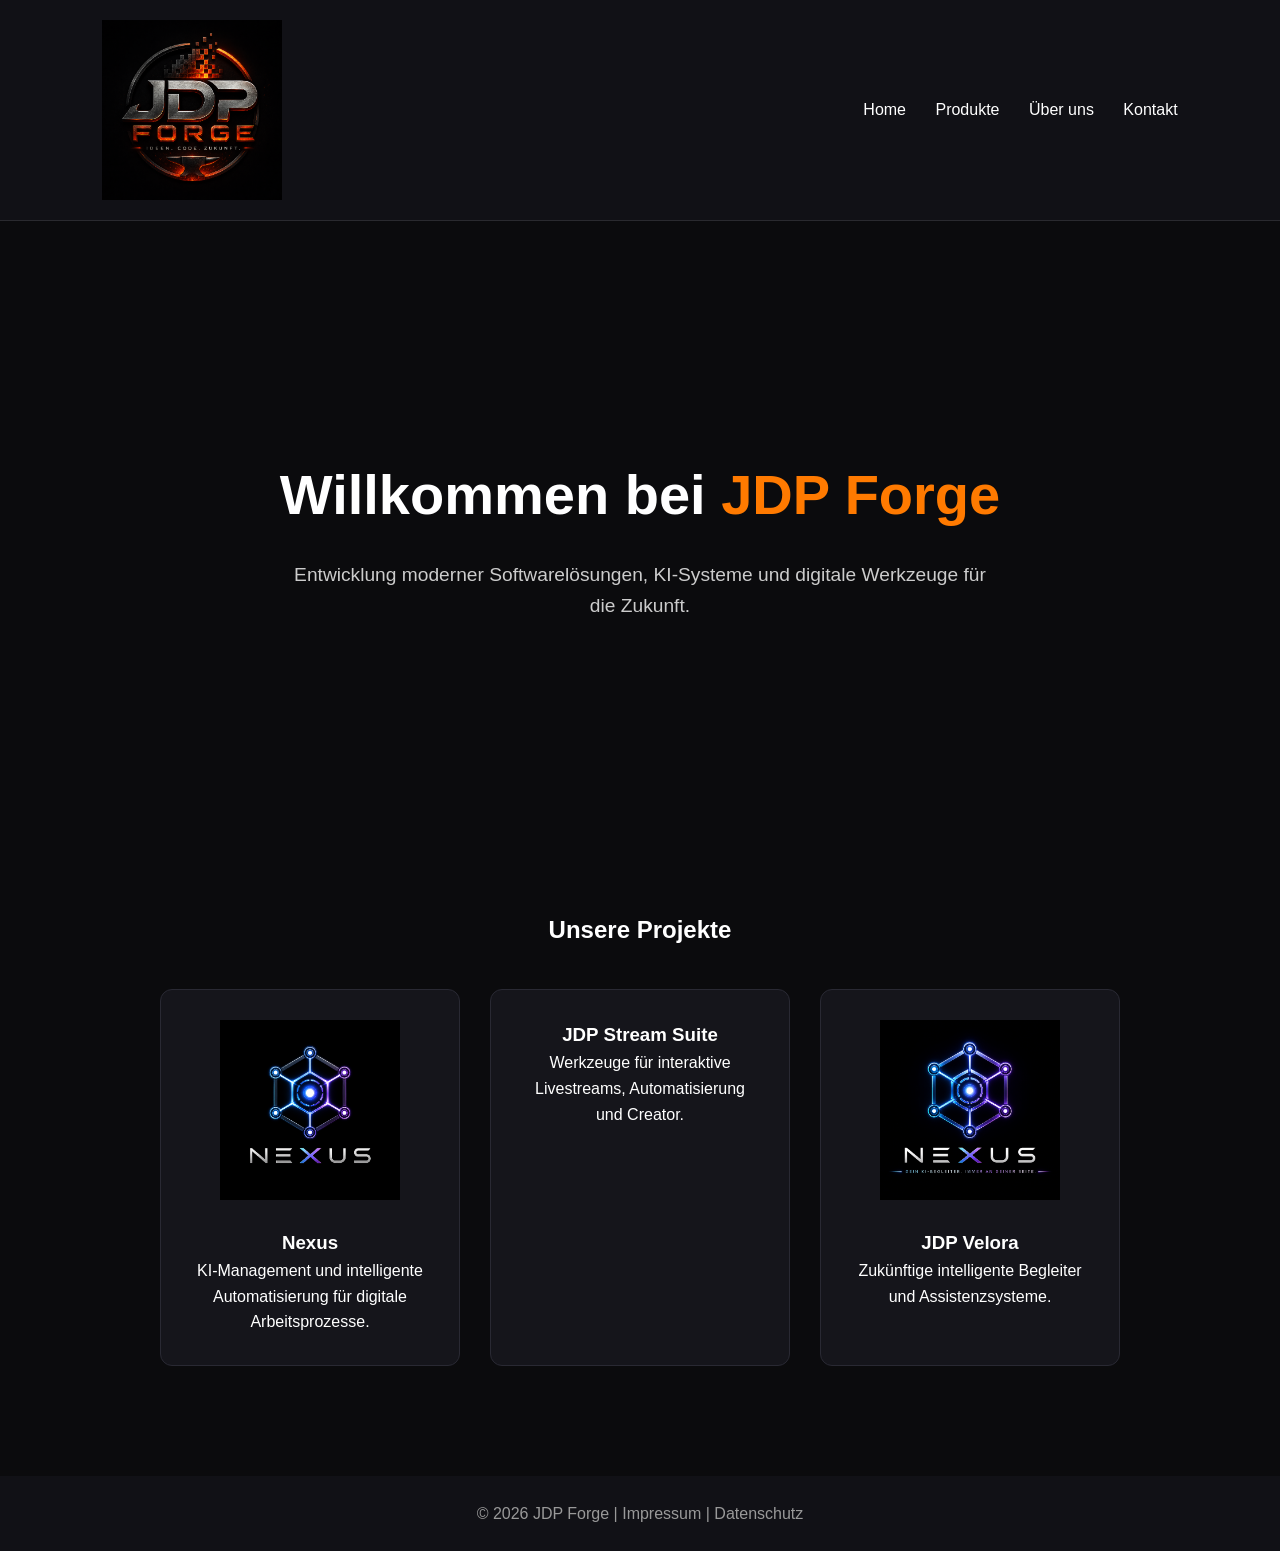
==== index.html @ 40e3d2a7 "First JDP Forge website layout" ====
<!DOCTYPE html>
<html lang="de">

<head>
    <meta charset="UTF-8">
    <meta name="viewport" content="width=device-width, initial-scale=1.0">

    <title>JDP Forge - Software & Innovation</title>

    <link rel="stylesheet" href="css/style.css">
</head>


<body>


    <header>

        <img class="logo" src="images/logos/JDP-Forge-Logo.png" alt="JDP Forge Logo">

        <nav>
            <a href="#">Home</a>
            <a href="#">Produkte</a>
            <a href="#">Über uns</a>
            <a href="#">Kontakt</a>
        </nav>

    </header>



    <section class="hero">

        <h1>
            Willkommen bei <span>JDP Forge</span>
        </h1>


        <p>
            Entwicklung moderner Softwarelösungen,
            KI-Systeme und digitale Werkzeuge
            für die Zukunft.
        </p>


    </section>




    <section class="products">

        <h2>Unsere Projekte</h2>


        <div class="product-grid">


            <div class="product-card">

                <img src="images/logos/Nexus-Logo-B.png" alt="Nexus Logo">

                <h3>Nexus</h3>

                <p>
                    KI-Management und intelligente Automatisierung
                    für digitale Arbeitsprozesse.
                </p>

            </div>



            <div class="product-card">


                <h3>JDP Stream Suite</h3>

                <p>
                    Werkzeuge für interaktive Livestreams,
                    Automatisierung und Creator.
                </p>


            </div>




            <div class="product-card">


                <img src="images/logos/Nexus-Logo-C.png" alt="Velora">

                <h3>JDP Velora</h3>

                <p>
                    Zukünftige intelligente Begleiter
                    und Assistenzsysteme.
                </p>


            </div>



        </div>

    </section>




    <footer>

        <p>
            © 2026 JDP Forge |
            Impressum |
            Datenschutz
        </p>

    </footer>



</body>

</html>
---- css/style.css ----
/* ===================================
   JDP Forge Website
   Main Stylesheet
   Version 0.1
=================================== */


/* Grundsetup */

* {
    box-sizing: border-box;
    margin: 0;
    padding: 0;
}

body {
    font-family: "Segoe UI", Arial, sans-serif;
    background: #0b0b0d;
    color: #ffffff;
    line-height: 1.6;
}


/* Header */

header {
    display: flex;
    justify-content: space-between;
    align-items: center;
    padding: 20px 8%;
    background: #111116;
    border-bottom: 1px solid #2a2a2f;
}

.logo {
    width: 180px;
}

nav a {
    color: #ffffff;
    text-decoration: none;
    margin-left: 25px;
    transition: 0.3s;
}

nav a:hover {
    color: #ff7a00;
}


/* Hero Bereich */

.hero {
    min-height: 70vh;
    display: flex;
    flex-direction: column;
    justify-content: center;
    align-items: center;
    text-align: center;
    padding: 50px 10%;
}


.hero h1 {
    font-size: 3.5rem;
    margin-bottom: 20px;
}


.hero h1 span {
    color: #ff7a00;
}


.hero p {
    max-width: 700px;
    font-size: 1.2rem;
    color: #cccccc;
}


/* Produkte */

.products {
    padding: 60px 8%;
}


.products h2 {
    text-align: center;
    margin-bottom: 40px;
}


.product-grid {
    display: flex;
    gap: 30px;
    justify-content: center;
    flex-wrap: wrap;
}


.product-card {
    background: #15151b;
    border: 1px solid #292933;
    border-radius: 12px;
    padding: 30px;
    width: 300px;
    text-align: center;
}


.product-card:hover {
    border-color: #ff7a00;
}


.product-card img {
    max-width: 180px;
    margin-bottom: 20px;
}


/* Footer */

footer {
    background: #111116;
    text-align: center;
    padding: 25px;
    margin-top: 50px;
    color: #999;
}
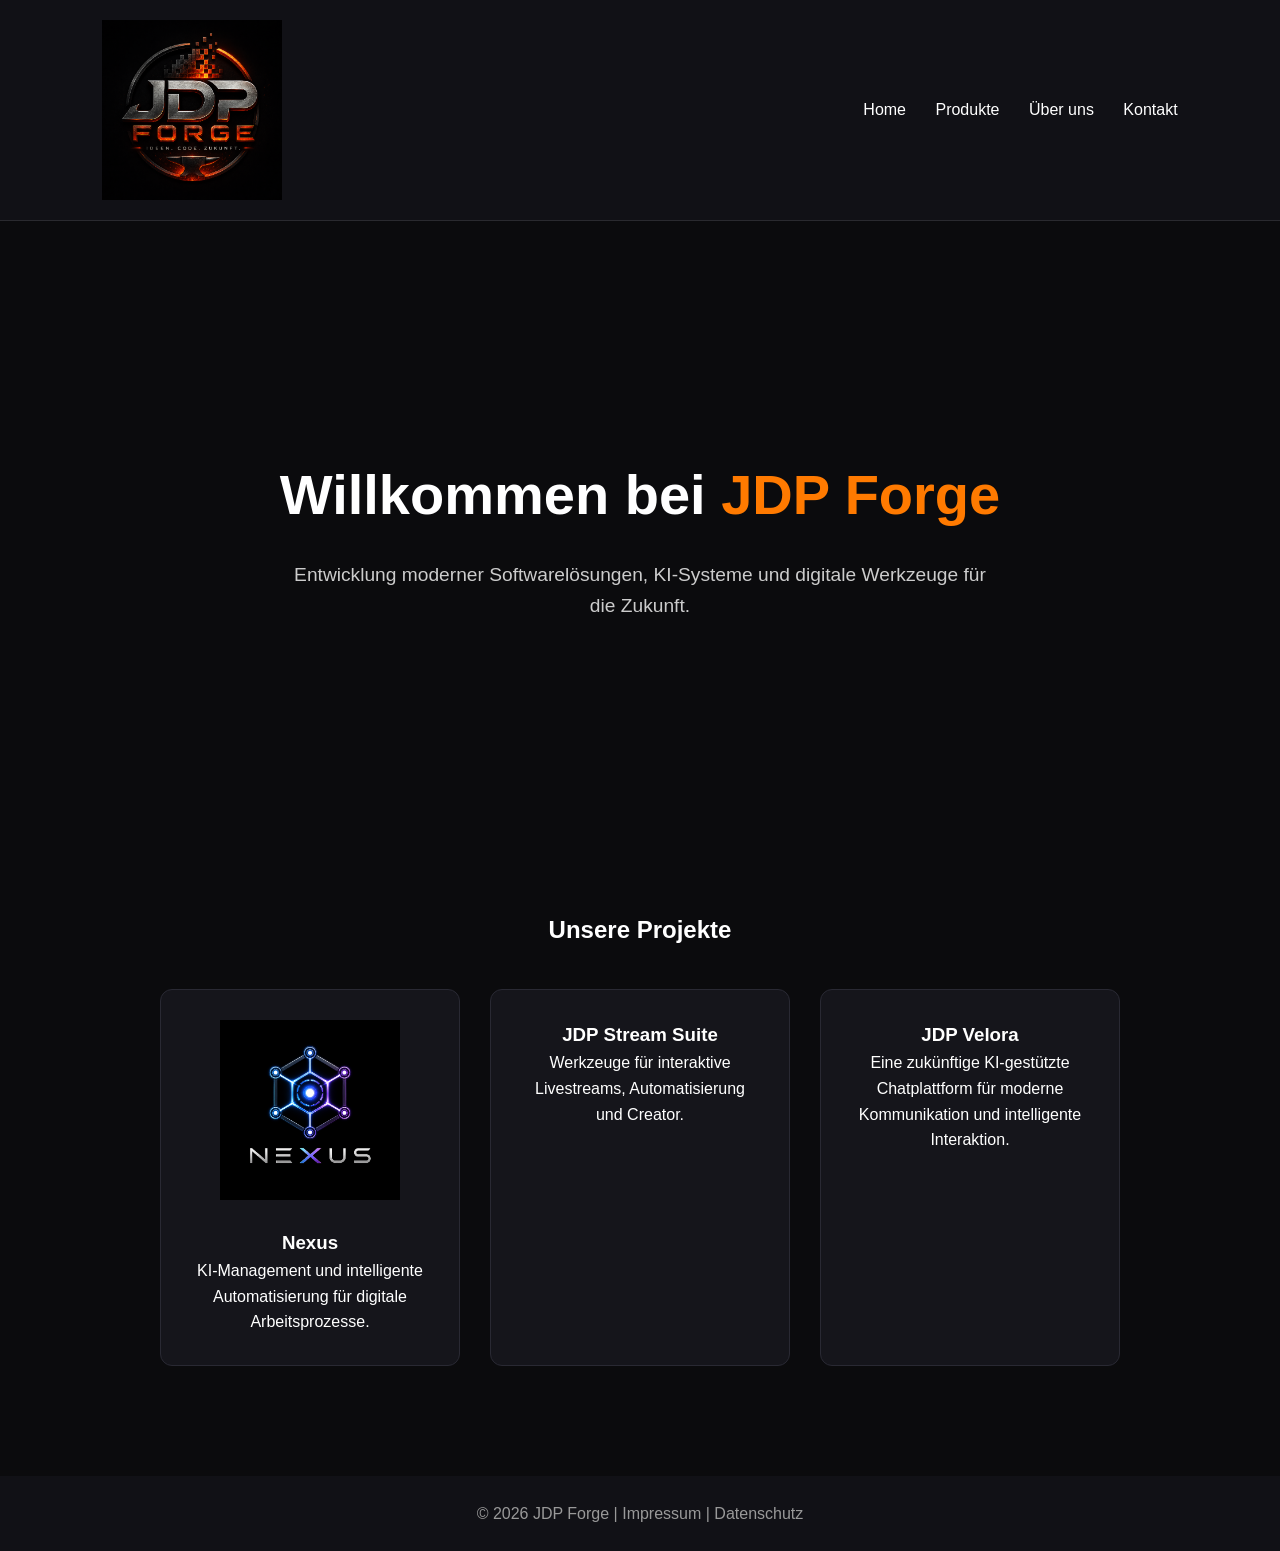
==== commit 7bb8dc74: "Correct Velora product information" ====
--- a/index.html
+++ b/index.html
@@ -89,16 +89,13 @@
 
             <div class="product-card">
 
-
-                <img src="images/logos/Nexus-Logo-C.png" alt="Velora">
-
                 <h3>JDP Velora</h3>
 
                 <p>
-                    Zukünftige intelligente Begleiter
-                    und Assistenzsysteme.
+                    Eine zukünftige KI-gestützte Chatplattform
+                    für moderne Kommunikation und intelligente
+                    Interaktion.
                 </p>
-
 
             </div>
 
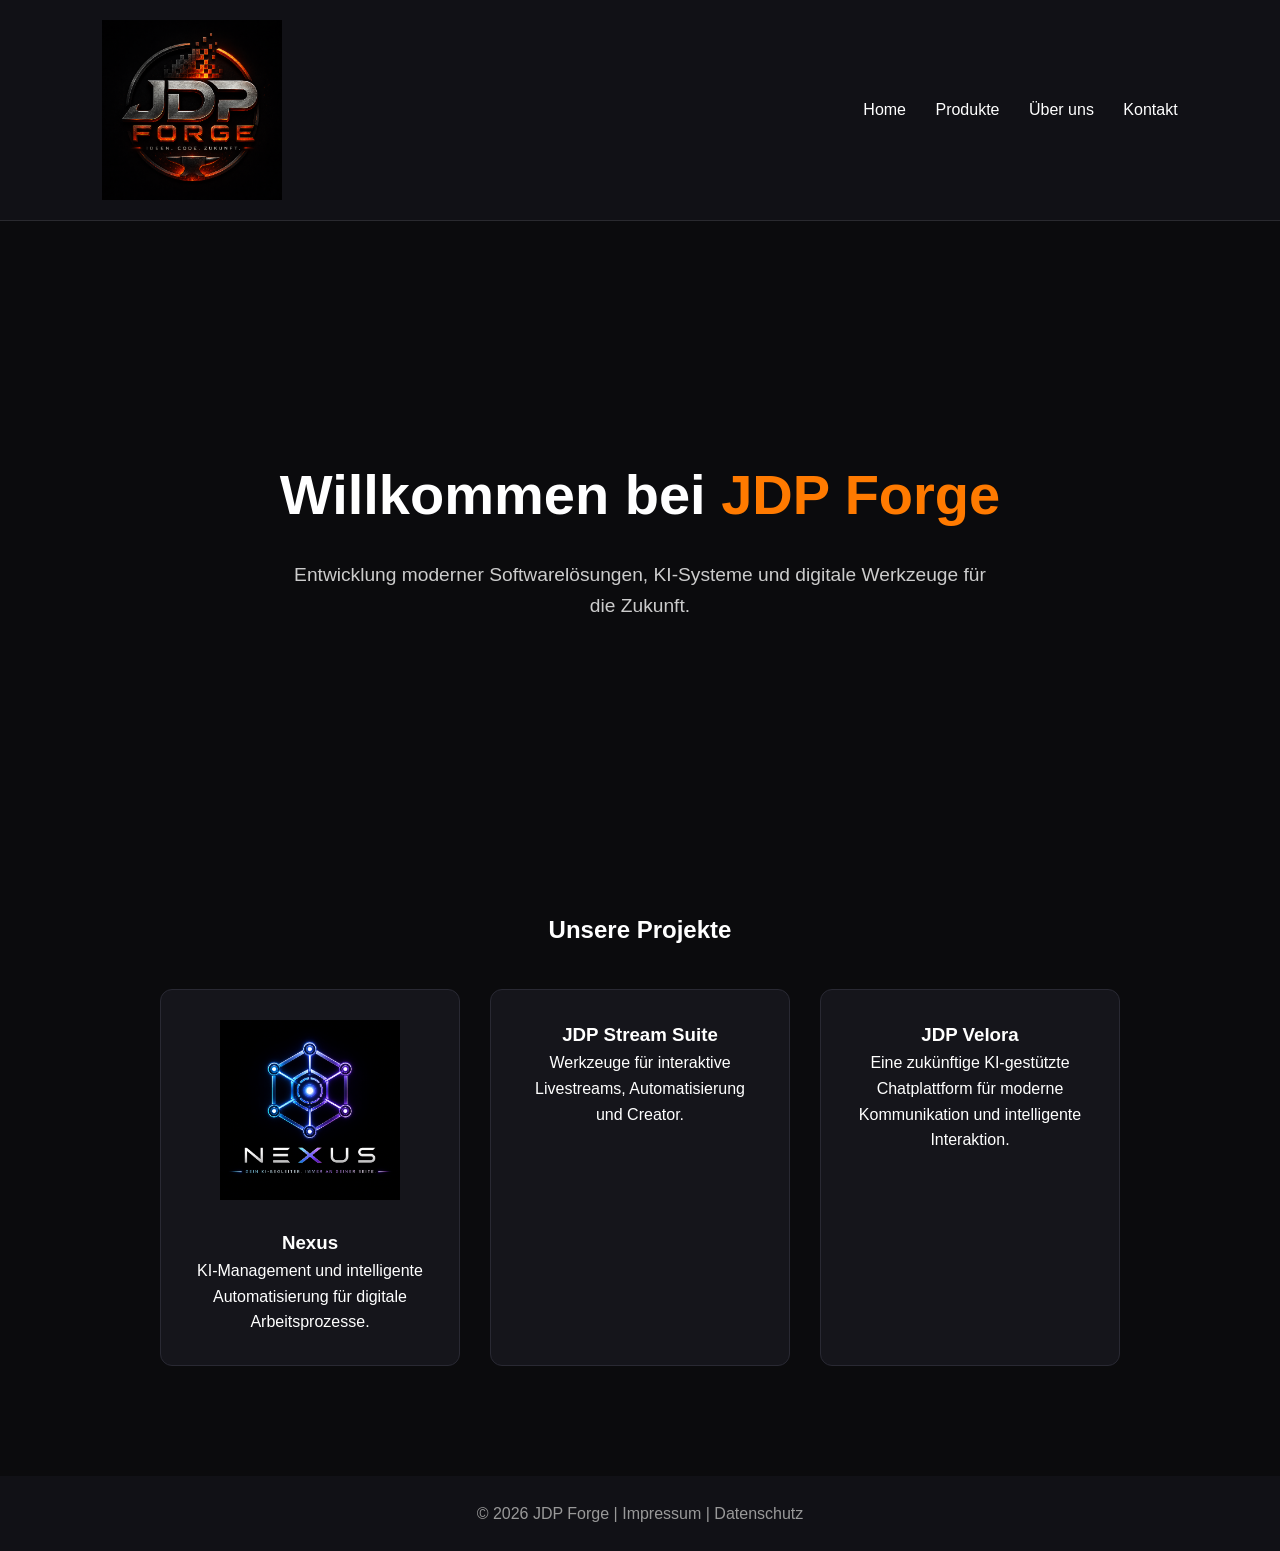
==== commit 39bb9ecb: "Correct Velora product information" ====
--- a/index.html
+++ b/index.html
@@ -58,7 +58,7 @@
 
             <div class="product-card">
 
-                <img src="images/logos/Nexus-Logo-B.png" alt="Nexus Logo">
+                <img src="images/logos/Nexus-Logo-C.png" alt="Nexus Logo">
 
                 <h3>Nexus</h3>
 
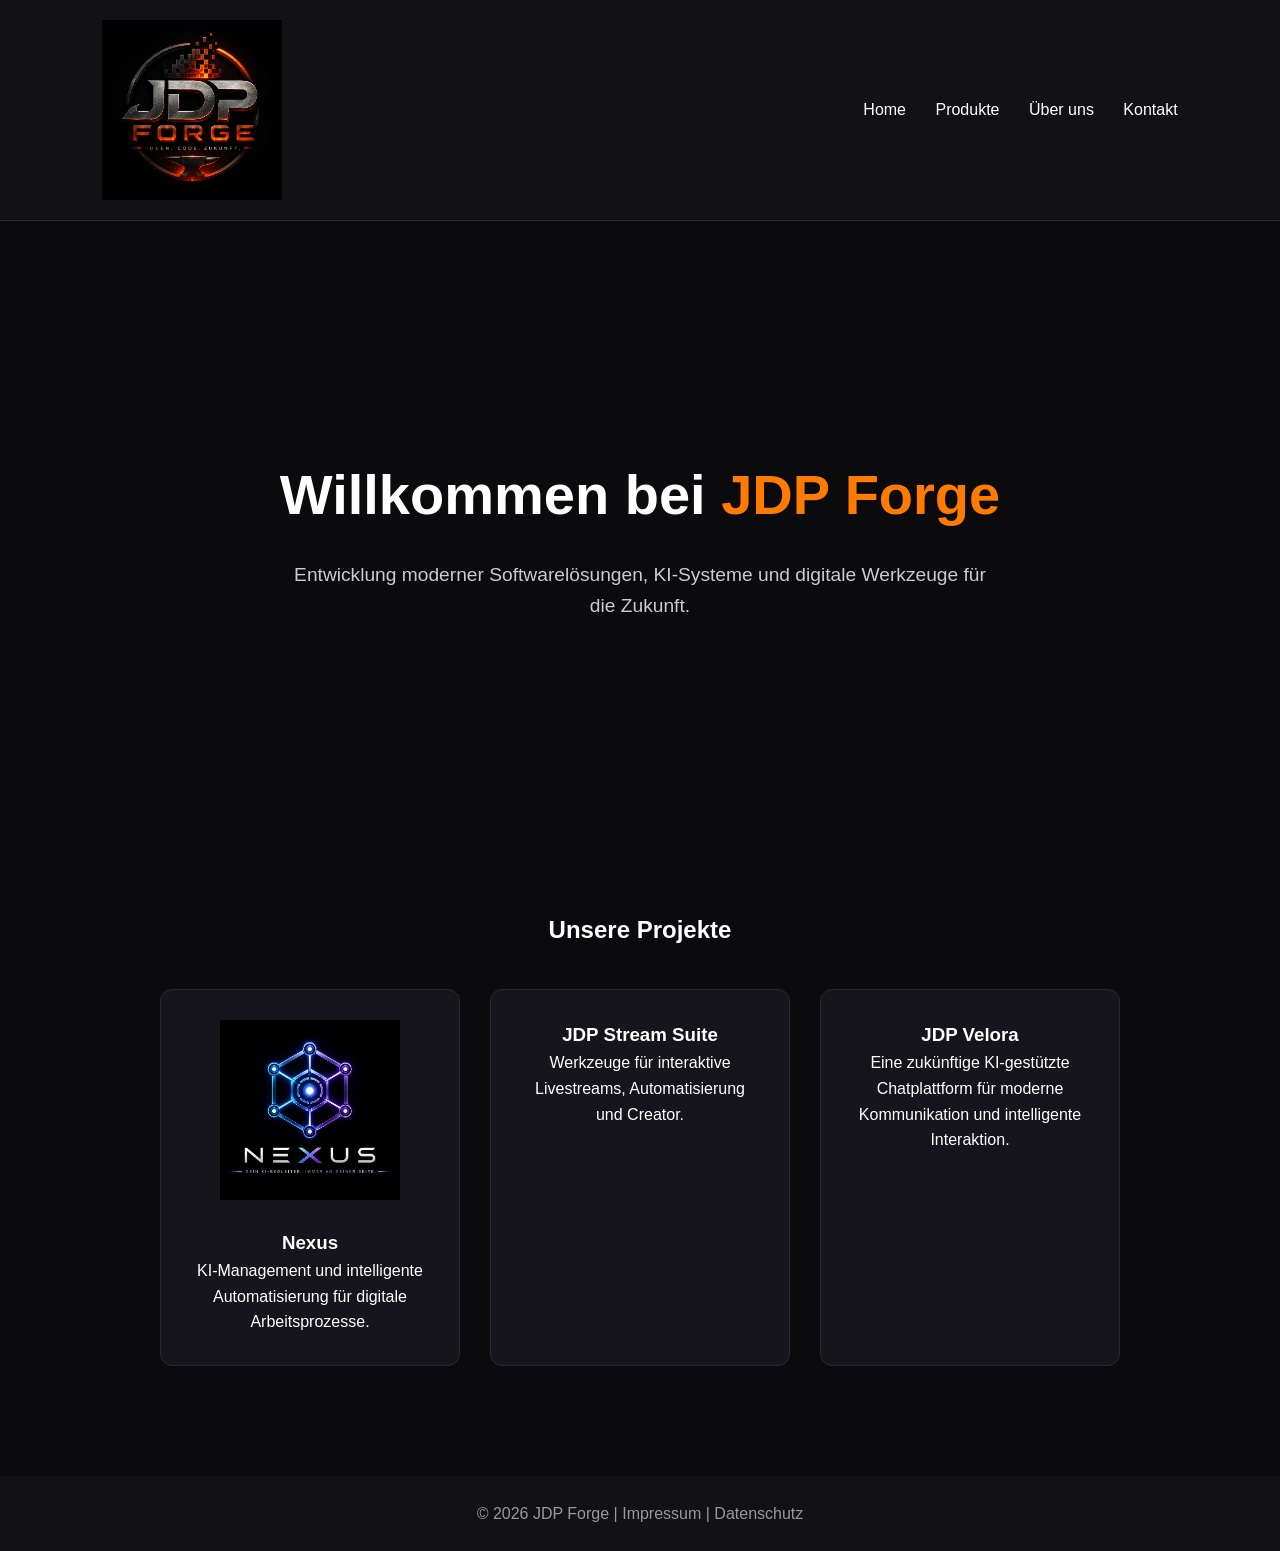
==== commit 553ff6cd: "Add product identity colors" ====
--- a/index.html
+++ b/index.html
@@ -56,7 +56,7 @@
         <div class="product-grid">
 
 
-            <div class="product-card">
+            <div class="product-card nexus">
 
                 <img src="images/logos/Nexus-Logo-C.png" alt="Nexus Logo">
 
@@ -71,7 +71,7 @@
 
 
 
-            <div class="product-card">
+            <div class="product-card stream-suite">
 
 
                 <h3>JDP Stream Suite</h3>
@@ -87,7 +87,7 @@
 
 
 
-            <div class="product-card">
+            <div class="product-card velora">
 
                 <h3>JDP Velora</h3>
 
--- a/css/style.css
+++ b/css/style.css
@@ -1,8 +1,24 @@
 /* ===================================
    JDP Forge Website
    Main Stylesheet
-   Version 0.1
+   Version 0.2
 =================================== */
+
+
+/* Farbdefinitionen */
+
+:root {
+    --forge-orange: #ff7a00;
+    --background: #0b0b0d;
+    --surface: #15151b;
+    --header: #111116;
+    --border: #292933;
+    --text: #ffffff;
+    --muted: #cccccc;
+    --footer-text: #999999;
+    --nexus-blue: #00bfff;
+    --velora-purple: #8a2be2;
+}
 
 
 /* Grundsetup */
@@ -13,10 +29,11 @@
     padding: 0;
 }
 
+
 body {
     font-family: "Segoe UI", Arial, sans-serif;
-    background: #0b0b0d;
-    color: #ffffff;
+    background: var(--background);
+    color: var(--text);
     line-height: 1.6;
 }
 
@@ -28,24 +45,27 @@
     justify-content: space-between;
     align-items: center;
     padding: 20px 8%;
-    background: #111116;
-    border-bottom: 1px solid #2a2a2f;
+    background: var(--header);
+    border-bottom: 1px solid var(--border);
 }
+
 
 .logo {
     width: 180px;
 }
 
+
 nav a {
-    color: #ffffff;
+    color: var(--text);
     text-decoration: none;
     margin-left: 25px;
     transition: 0.3s;
 }
 
-nav a:hover {
-    color: #ff7a00;
-}
+
+    nav a:hover {
+        color: var(--forge-orange);
+    }
 
 
 /* Hero Bereich */
@@ -61,22 +81,22 @@
 }
 
 
-.hero h1 {
-    font-size: 3.5rem;
-    margin-bottom: 20px;
-}
+    .hero h1 {
+        font-size: 3.5rem;
+        margin-bottom: 20px;
+    }
 
 
-.hero h1 span {
-    color: #ff7a00;
-}
+        .hero h1 span {
+            color: var(--forge-orange);
+        }
 
 
-.hero p {
-    max-width: 700px;
-    font-size: 1.2rem;
-    color: #cccccc;
-}
+    .hero p {
+        max-width: 700px;
+        font-size: 1.2rem;
+        color: var(--muted);
+    }
 
 
 /* Produkte */
@@ -86,10 +106,10 @@
 }
 
 
-.products h2 {
-    text-align: center;
-    margin-bottom: 40px;
-}
+    .products h2 {
+        text-align: center;
+        margin-bottom: 40px;
+    }
 
 
 .product-grid {
@@ -101,32 +121,47 @@
 
 
 .product-card {
-    background: #15151b;
-    border: 1px solid #292933;
+    background: var(--surface);
+    border: 1px solid var(--border);
     border-radius: 12px;
     padding: 30px;
     width: 300px;
     text-align: center;
+    transition: 0.3s;
 }
 
 
-.product-card:hover {
-    border-color: #ff7a00;
-}
+    .product-card:hover {
+        border-color: var(--forge-orange);
+    }
 
 
-.product-card img {
-    max-width: 180px;
-    margin-bottom: 20px;
-}
+    .product-card img {
+        max-width: 180px;
+        margin-bottom: 20px;
+    }
 
 
 /* Footer */
 
 footer {
-    background: #111116;
+    background: var(--header);
     text-align: center;
     padding: 25px;
     margin-top: 50px;
-    color: #999;
+    color: var(--footer-text);
+}
+
+/* Produktidentitäten */
+
+.product-card.nexus:hover {
+    border-color: var(--nexus-blue);
+}
+
+.product-card.stream-suite:hover {
+    border-color: var(--forge-orange);
+}
+
+.product-card.velora:hover {
+    border-color: var(--velora-purple);
 }
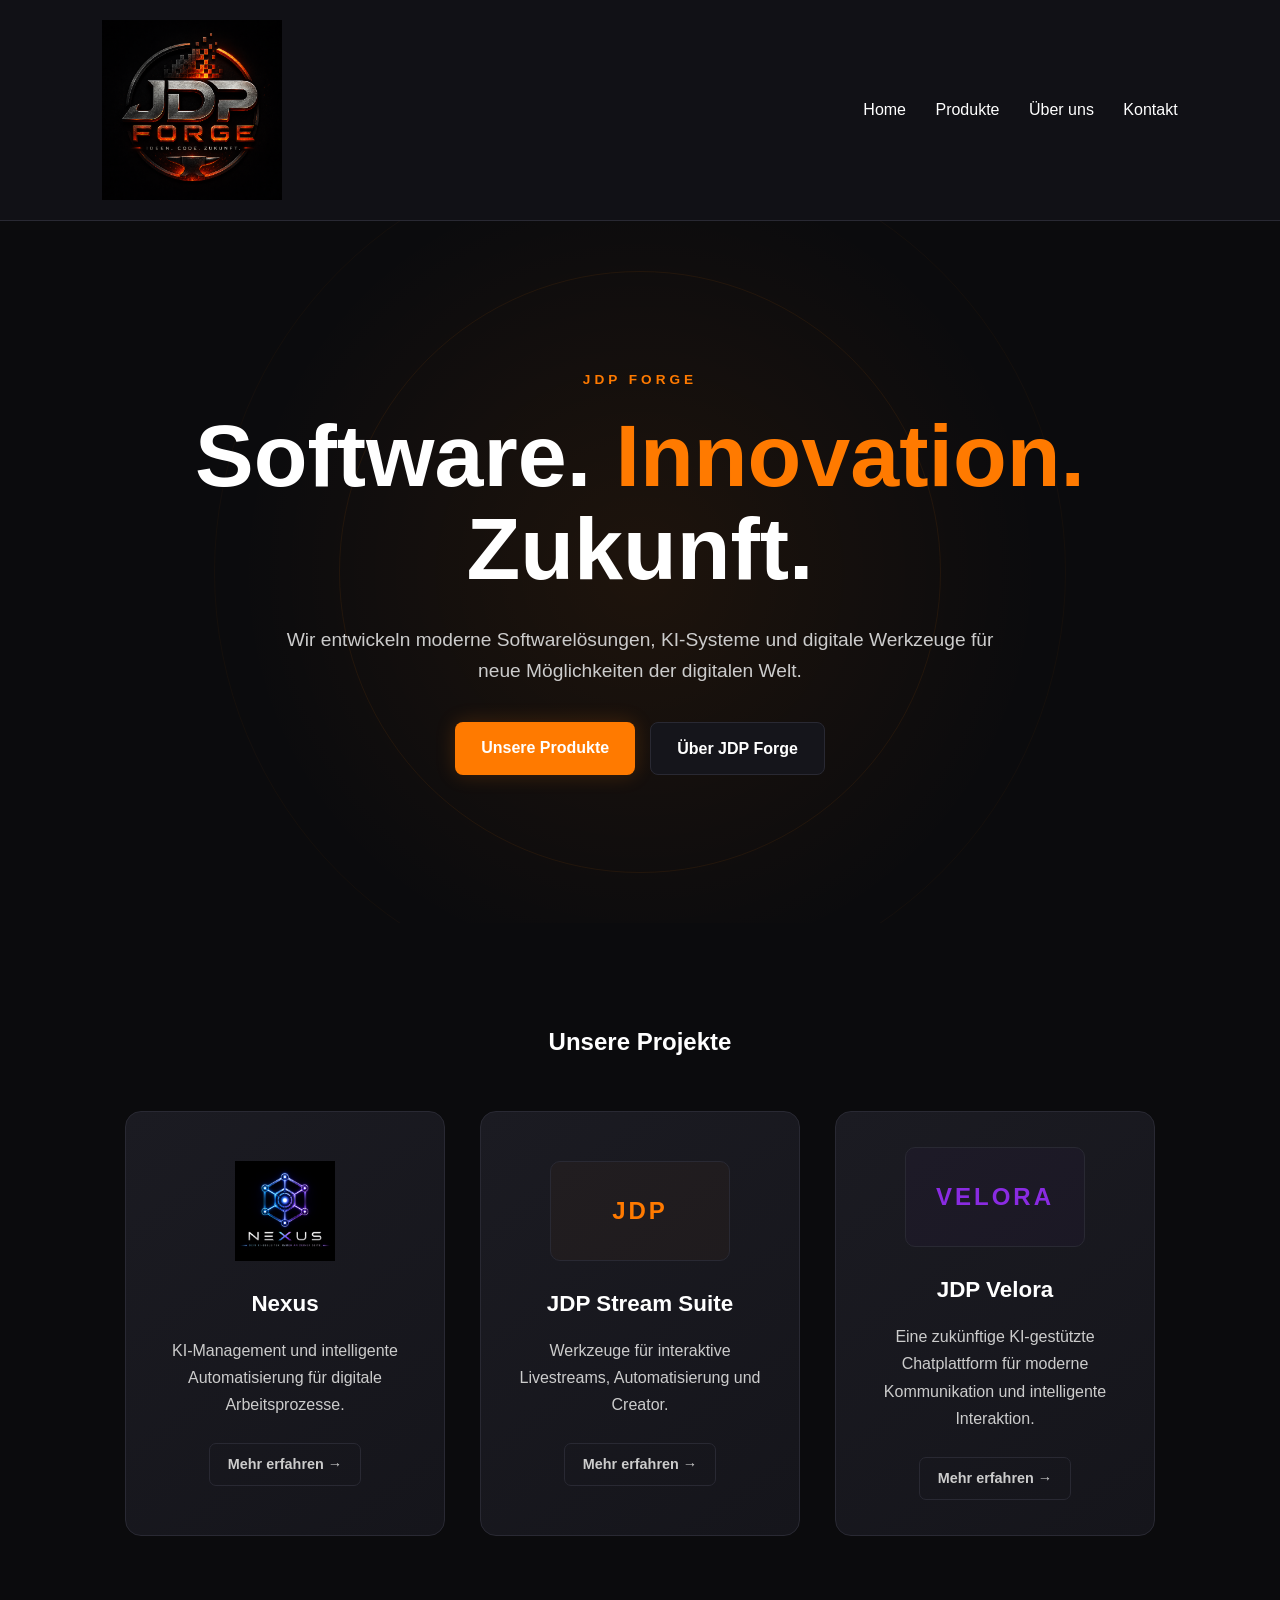
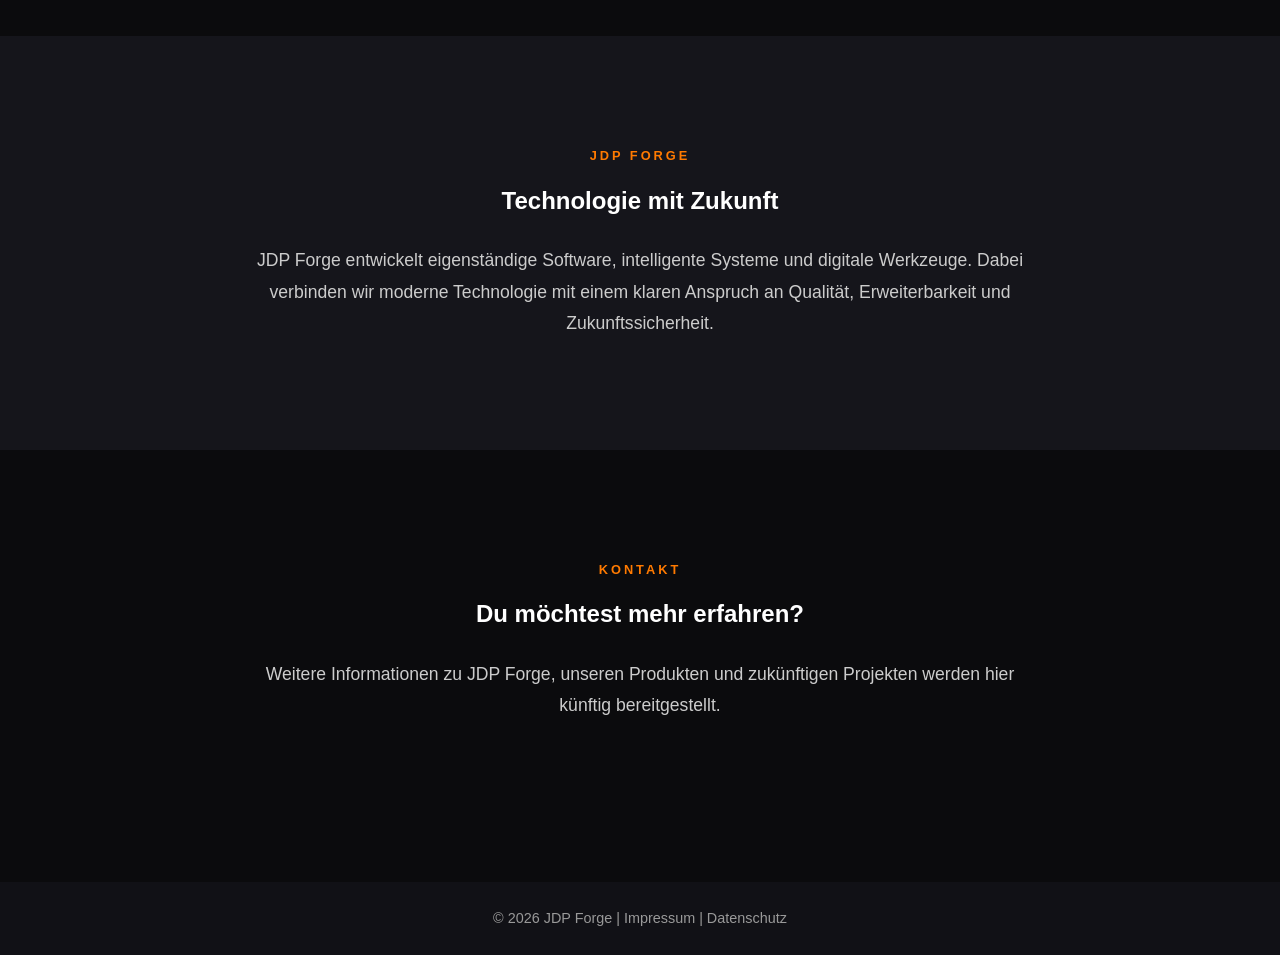
==== commit 0ad48503: "Stable website with Nexus product page" ====
--- a/index.html
+++ b/index.html
@@ -10,102 +10,196 @@
     <link rel="stylesheet" href="css/style.css">
 </head>
 
-
 <body>
 
-
     <header>
 
-        <img class="logo" src="images/logos/JDP-Forge-Logo.png" alt="JDP Forge Logo">
+        <img class="logo"
+             src="images/logos/JDP-Forge-Logo.png"
+             alt="JDP Forge Logo">
 
         <nav>
-            <a href="#">Home</a>
-            <a href="#">Produkte</a>
-            <a href="#">Über uns</a>
-            <a href="#">Kontakt</a>
+            <a href="#home">Home</a>
+            <a href="#produkte">Produkte</a>
+            <a href="#ueber-uns">Über uns</a>
+            <a href="#kontakt">Kontakt</a>
         </nav>
 
     </header>
 
 
-
-    <section class="hero">
-
-        <h1>
-            Willkommen bei <span>JDP Forge</span>
-        </h1>
-
-
-        <p>
-            Entwicklung moderner Softwarelösungen,
-            KI-Systeme und digitale Werkzeuge
-            für die Zukunft.
-        </p>
-
-
-    </section>
-
-
-
-
-    <section class="products">
-
-        <h2>Unsere Projekte</h2>
-
-
-        <div class="product-grid">
-
-
-            <div class="product-card nexus">
-
-                <img src="images/logos/Nexus-Logo-C.png" alt="Nexus Logo">
-
-                <h3>Nexus</h3>
+    <main>
+
+        <!-- Hero -->
+
+        <section class="hero" id="home">
+
+            <div class="hero-content">
+
+                <div class="hero-label">
+                    JDP FORGE
+                </div>
+
+                <h1>
+                    Software.
+                    <span>Innovation.</span>
+                    Zukunft.
+                </h1>
 
                 <p>
-                    KI-Management und intelligente Automatisierung
-                    für digitale Arbeitsprozesse.
+                    Wir entwickeln moderne Softwarelösungen,
+                    KI-Systeme und digitale Werkzeuge für
+                    neue Möglichkeiten der digitalen Welt.
                 </p>
 
-            </div>
-
-
-
-            <div class="product-card stream-suite">
-
-
-                <h3>JDP Stream Suite</h3>
+                <div class="hero-buttons">
+
+                    <a href="#produkte" class="button primary">
+                        Unsere Produkte
+                    </a>
+
+                    <a href="#ueber-uns" class="button secondary">
+                        Über JDP Forge
+                    </a>
+
+                </div>
+
+            </div>
+
+        </section>
+
+
+        <!-- Produkte -->
+
+        <section class="products" id="produkte">
+
+            <h2>Unsere Projekte</h2>
+
+            <div class="product-grid">
+
+
+                <!-- Nexus -->
+
+                <div class="product-card nexus">
+
+                    <img src="images/logos/Nexus-Logo-C.png"
+                         alt="Nexus Logo">
+
+                    <h3>Nexus</h3>
+
+                    <p>
+                        KI-Management und intelligente Automatisierung
+                        für digitale Arbeitsprozesse.
+                    </p>
+
+                    <a href="nexus.html"
+                       class="product-button nexus-button">
+                        Mehr erfahren →
+                    </a>
+
+                </div>
+
+
+                <!-- JDP Stream Suite -->
+
+                <div class="product-card stream-suite">
+
+                    <div class="product-placeholder">
+                        JDP
+                    </div>
+
+                    <h3>JDP Stream Suite</h3>
+
+                    <p>
+                        Werkzeuge für interaktive Livestreams,
+                        Automatisierung und Creator.
+                    </p>
+
+                    <a href="stream-suite.html"
+                       class="product-button stream-button">
+                        Mehr erfahren →
+                    </a>
+
+                </div>
+
+
+                <!-- JDP Velora -->
+
+                <div class="product-card velora">
+
+                    <div class="product-placeholder velora-placeholder">
+                        VELORA
+                    </div>
+
+                    <h3>JDP Velora</h3>
+
+                    <p>
+                        Eine zukünftige KI-gestützte Chatplattform
+                        für moderne Kommunikation und intelligente
+                        Interaktion.
+                    </p>
+
+                    <a href="velora.html"
+                       class="product-button velora-button">
+                        Mehr erfahren →
+                    </a>
+
+                </div>
+
+
+            </div>
+
+        </section>
+
+
+        <!-- Über uns -->
+
+        <section class="about" id="ueber-uns">
+
+            <div class="section-content">
+
+                <div class="section-label">
+                    JDP FORGE
+                </div>
+
+                <h2>Technologie mit Zukunft</h2>
 
                 <p>
-                    Werkzeuge für interaktive Livestreams,
-                    Automatisierung und Creator.
+                    JDP Forge entwickelt eigenständige Software,
+                    intelligente Systeme und digitale Werkzeuge.
+                    Dabei verbinden wir moderne Technologie mit
+                    einem klaren Anspruch an Qualität,
+                    Erweiterbarkeit und Zukunftssicherheit.
                 </p>
 
-
-            </div>
-
-
-
-
-            <div class="product-card velora">
-
-                <h3>JDP Velora</h3>
+            </div>
+
+        </section>
+
+
+        <!-- Kontakt -->
+
+        <section class="contact" id="kontakt">
+
+            <div class="section-content">
+
+                <div class="section-label">
+                    KONTAKT
+                </div>
+
+                <h2>Du möchtest mehr erfahren?</h2>
 
                 <p>
-                    Eine zukünftige KI-gestützte Chatplattform
-                    für moderne Kommunikation und intelligente
-                    Interaktion.
+                    Weitere Informationen zu JDP Forge,
+                    unseren Produkten und zukünftigen Projekten
+                    werden hier künftig bereitgestellt.
                 </p>
 
             </div>
 
-
-
-        </div>
-
-    </section>
-
-
+        </section>
+
+    </main>
 
 
     <footer>
@@ -119,7 +213,6 @@
     </footer>
 
 
-
 </body>
 
 </html>
--- a/css/style.css
+++ b/css/style.css
@@ -1,7 +1,7 @@
 /* ===================================
    JDP Forge Website
    Main Stylesheet
-   Version 0.2
+   Version 0.7
 =================================== */
 
 
@@ -11,6 +11,7 @@
     --forge-orange: #ff7a00;
     --background: #0b0b0d;
     --surface: #15151b;
+    --surface-light: #1b1b22;
     --header: #111116;
     --border: #292933;
     --text: #ffffff;
@@ -29,6 +30,9 @@
     padding: 0;
 }
 
+html {
+    scroll-behavior: smooth;
+}
 
 body {
     font-family: "Segoe UI", Arial, sans-serif;
@@ -47,13 +51,18 @@
     padding: 20px 8%;
     background: var(--header);
     border-bottom: 1px solid var(--border);
-}
-
+    position: sticky;
+    top: 0;
+    z-index: 1000;
+}
 
 .logo {
     width: 180px;
 }
 
+header > a {
+    display: flex;
+}
 
 nav a {
     color: var(--text);
@@ -62,83 +71,521 @@
     transition: 0.3s;
 }
 
-
     nav a:hover {
         color: var(--forge-orange);
     }
 
 
-/* Hero Bereich */
+/* Allgemeine Bereiche */
+
+.hero,
+.products,
+.about,
+.contact,
+.product-hero,
+.product-info,
+.nexus-features,
+.product-status {
+    scroll-margin-top: 90px;
+}
+
+
+/* ================================
+   STARTSEITE
+================================ */
+
+
+/* Hero */
 
 .hero {
-    min-height: 70vh;
+    min-height: 78vh;
+    display: flex;
+    justify-content: center;
+    align-items: center;
+    text-align: center;
+    padding: 80px 10%;
+    position: relative;
+    overflow: hidden;
+    background: radial-gradient( circle at center, rgba(255, 122, 0, 0.08), transparent 55% );
+}
+
+    .hero::before {
+        content: "";
+        position: absolute;
+        width: 600px;
+        height: 600px;
+        border: 1px solid rgba(255, 122, 0, 0.08);
+        border-radius: 50%;
+        top: 50%;
+        left: 50%;
+        transform: translate(-50%, -50%);
+    }
+
+    .hero::after {
+        content: "";
+        position: absolute;
+        width: 850px;
+        height: 850px;
+        border: 1px solid rgba(255, 122, 0, 0.04);
+        border-radius: 50%;
+        top: 50%;
+        left: 50%;
+        transform: translate(-50%, -50%);
+    }
+
+.hero-content {
+    position: relative;
+    z-index: 1;
+    max-width: 900px;
+}
+
+.hero-label {
+    color: var(--forge-orange);
+    font-size: 0.85rem;
+    font-weight: 700;
+    letter-spacing: 4px;
+    margin-bottom: 20px;
+}
+
+.hero h1 {
+    font-size: clamp(3rem, 7vw, 5.5rem);
+    line-height: 1.05;
+    margin-bottom: 30px;
+}
+
+    .hero h1 span {
+        color: var(--forge-orange);
+    }
+
+.hero p {
+    max-width: 750px;
+    margin: 0 auto 35px;
+    font-size: 1.2rem;
+    color: var(--muted);
+}
+
+
+/* Hero Buttons */
+
+.hero-buttons {
+    display: flex;
+    justify-content: center;
+    gap: 15px;
+    flex-wrap: wrap;
+}
+
+.button {
+    display: inline-block;
+    padding: 13px 26px;
+    border-radius: 8px;
+    text-decoration: none;
+    font-weight: 600;
+    transition: transform 0.3s ease, box-shadow 0.3s ease, background 0.3s ease, border-color 0.3s ease;
+}
+
+    .button:hover {
+        transform: translateY(-3px);
+    }
+
+    .button.primary {
+        background: var(--forge-orange);
+        color: #ffffff;
+        box-shadow: 0 0 20px rgba(255, 122, 0, 0.2);
+    }
+
+        .button.primary:hover {
+            box-shadow: 0 0 30px rgba(255, 122, 0, 0.35);
+        }
+
+    .button.secondary {
+        border: 1px solid var(--border);
+        background: var(--surface);
+        color: var(--text);
+    }
+
+        .button.secondary:hover {
+            border-color: var(--forge-orange);
+        }
+
+
+/* Produkte */
+
+.products {
+    padding: 100px 8%;
+}
+
+    .products h2,
+    .about h2,
+    .contact h2 {
+        text-align: center;
+        margin-bottom: 50px;
+    }
+
+.product-grid {
+    display: flex;
+    gap: 35px;
+    justify-content: center;
+    flex-wrap: wrap;
+}
+
+
+/* Produktkarten */
+
+.product-card {
+    background: linear-gradient( 145deg, var(--surface-light), var(--surface) );
+    border: 1px solid var(--border);
+    border-radius: 16px;
+    padding: 35px 30px;
+    width: 320px;
+    min-height: 340px;
     display: flex;
     flex-direction: column;
     justify-content: center;
     align-items: center;
     text-align: center;
-    padding: 50px 10%;
-}
-
-
-    .hero h1 {
-        font-size: 3.5rem;
-        margin-bottom: 20px;
-    }
-
-
-        .hero h1 span {
-            color: var(--forge-orange);
-        }
-
-
-    .hero p {
-        max-width: 700px;
-        font-size: 1.2rem;
-        color: var(--muted);
-    }
-
-
-/* Produkte */
-
-.products {
-    padding: 60px 8%;
-}
-
-
-    .products h2 {
-        text-align: center;
-        margin-bottom: 40px;
-    }
-
-
-.product-grid {
-    display: flex;
-    gap: 30px;
-    justify-content: center;
-    flex-wrap: wrap;
-}
-
-
-.product-card {
-    background: var(--surface);
-    border: 1px solid var(--border);
-    border-radius: 12px;
-    padding: 30px;
-    width: 300px;
-    text-align: center;
-    transition: 0.3s;
-}
-
+    transition: transform 0.3s ease, border-color 0.3s ease, box-shadow 0.3s ease;
+}
 
     .product-card:hover {
-        border-color: var(--forge-orange);
-    }
-
+        transform: translateY(-8px);
+    }
 
     .product-card img {
         max-width: 180px;
-        margin-bottom: 20px;
+        max-height: 100px;
+        object-fit: contain;
+        margin-bottom: 25px;
+    }
+
+    .product-card h3 {
+        font-size: 1.4rem;
+        margin-bottom: 15px;
+    }
+
+    .product-card p {
+        color: var(--muted);
+        font-size: 1rem;
+        line-height: 1.7;
+        margin-bottom: 25px;
+    }
+
+
+/* Produktplatzhalter */
+
+.product-placeholder {
+    width: 180px;
+    height: 100px;
+    display: flex;
+    justify-content: center;
+    align-items: center;
+    margin-bottom: 25px;
+    color: var(--forge-orange);
+    font-size: 1.5rem;
+    font-weight: 700;
+    letter-spacing: 3px;
+    border: 1px solid var(--border);
+    border-radius: 10px;
+    background: rgba(255, 122, 0, 0.03);
+}
+
+.velora-placeholder {
+    color: var(--velora-purple);
+    background: rgba(138, 43, 226, 0.03);
+}
+
+
+/* Produktbuttons */
+
+.product-button {
+    display: inline-block;
+    padding: 9px 18px;
+    border: 1px solid var(--border);
+    border-radius: 7px;
+    text-decoration: none;
+    color: var(--muted);
+    font-size: 0.9rem;
+    font-weight: 600;
+    transition: color 0.3s ease, border-color 0.3s ease, background 0.3s ease;
+}
+
+
+/* Nexus */
+
+.product-card.nexus:hover {
+    border-color: var(--nexus-blue);
+    box-shadow: 0 0 20px rgba(0, 191, 255, 0.18), 0 12px 35px rgba(0, 0, 0, 0.35);
+}
+
+.nexus-button:hover {
+    color: var(--nexus-blue);
+    border-color: var(--nexus-blue);
+    background: rgba(0, 191, 255, 0.06);
+}
+
+
+/* Stream Suite */
+
+.product-card.stream-suite:hover {
+    border-color: var(--forge-orange);
+    box-shadow: 0 0 20px rgba(255, 122, 0, 0.18), 0 12px 35px rgba(0, 0, 0, 0.35);
+}
+
+.stream-button:hover {
+    color: var(--forge-orange);
+    border-color: var(--forge-orange);
+    background: rgba(255, 122, 0, 0.06);
+}
+
+
+/* Velora */
+
+.product-card.velora:hover {
+    border-color: var(--velora-purple);
+    box-shadow: 0 0 20px rgba(138, 43, 226, 0.18), 0 12px 35px rgba(0, 0, 0, 0.35);
+}
+
+.velora-button:hover {
+    color: var(--velora-purple);
+    border-color: var(--velora-purple);
+    background: rgba(138, 43, 226, 0.06);
+}
+
+
+/* Über uns */
+
+.about {
+    padding: 110px 10%;
+    text-align: center;
+    background: var(--surface);
+}
+
+.section-content {
+    max-width: 800px;
+    margin: 0 auto;
+}
+
+.section-label {
+    color: var(--forge-orange);
+    font-size: 0.8rem;
+    font-weight: 700;
+    letter-spacing: 3px;
+    margin-bottom: 15px;
+}
+
+.about h2,
+.contact h2 {
+    margin-bottom: 25px;
+}
+
+.about p {
+    color: var(--muted);
+    font-size: 1.1rem;
+    line-height: 1.8;
+}
+
+
+/* Kontakt */
+
+.contact {
+    padding: 110px 10%;
+    text-align: center;
+}
+
+    .contact p {
+        color: var(--muted);
+        font-size: 1.1rem;
+        line-height: 1.8;
+    }
+
+
+/* ================================
+   NEXUS PRODUKTSEITE
+================================ */
+
+
+/* Nexus Hero */
+
+.product-hero {
+    min-height: 72vh;
+    display: flex;
+    justify-content: center;
+    align-items: center;
+    text-align: center;
+    padding: 90px 10%;
+    position: relative;
+    overflow: hidden;
+}
+
+.nexus-page {
+    background: radial-gradient( circle at center, rgba(0, 191, 255, 0.10), transparent 58% );
+}
+
+    .nexus-page::before {
+        content: "";
+        position: absolute;
+        width: 650px;
+        height: 650px;
+        border: 1px solid rgba(0, 191, 255, 0.08);
+        border-radius: 50%;
+        top: 50%;
+        left: 50%;
+        transform: translate(-50%, -50%);
+    }
+
+    .nexus-page::after {
+        content: "";
+        position: absolute;
+        width: 900px;
+        height: 900px;
+        border: 1px solid rgba(0, 191, 255, 0.04);
+        border-radius: 50%;
+        top: 50%;
+        left: 50%;
+        transform: translate(-50%, -50%);
+    }
+
+.product-hero-content {
+    position: relative;
+    z-index: 1;
+    max-width: 850px;
+}
+
+.product-page-label {
+    color: var(--nexus-blue);
+    font-size: 0.8rem;
+    font-weight: 700;
+    letter-spacing: 4px;
+    margin-bottom: 25px;
+}
+
+.product-page-logo {
+    max-width: 280px;
+    max-height: 150px;
+    object-fit: contain;
+    margin-bottom: 20px;
+}
+
+.product-hero h1 {
+    font-size: clamp(3rem, 6vw, 5rem);
+    margin-bottom: 20px;
+}
+
+.product-page-tagline {
+    max-width: 700px;
+    margin: 0 auto 35px;
+    color: var(--muted);
+    font-size: 1.25rem;
+}
+
+
+/* Nexus Button */
+
+.nexus-page-button {
+    border: 1px solid var(--nexus-blue);
+    color: var(--nexus-blue);
+    background: rgba(0, 191, 255, 0.05);
+    box-shadow: 0 0 20px rgba(0, 191, 255, 0.08);
+}
+
+    .nexus-page-button:hover {
+        background: rgba(0, 191, 255, 0.12);
+        box-shadow: 0 0 30px rgba(0, 191, 255, 0.18);
+    }
+
+
+/* Nexus Informationen */
+
+.product-info {
+    padding: 110px 10%;
+    text-align: center;
+    background: var(--surface);
+}
+
+.product-info-content {
+    max-width: 850px;
+    margin: 0 auto;
+}
+
+.nexus-label {
+    color: var(--nexus-blue);
+}
+
+.product-info h2 {
+    font-size: 2.2rem;
+    margin-bottom: 30px;
+}
+
+.product-info p {
+    color: var(--muted);
+    font-size: 1.1rem;
+    line-height: 1.9;
+    margin-bottom: 20px;
+}
+
+
+/* Nexus Features */
+
+.nexus-features {
+    padding: 110px 8%;
+    text-align: center;
+}
+
+    .nexus-features h2 {
+        font-size: 2.2rem;
+        margin-bottom: 50px;
+    }
+
+.feature-grid {
+    display: grid;
+    grid-template-columns: repeat( 2, minmax(250px, 1fr) );
+    gap: 25px;
+    max-width: 900px;
+    margin: 0 auto;
+}
+
+.feature-card {
+    background: linear-gradient( 145deg, var(--surface-light), var(--surface) );
+    border: 1px solid var(--border);
+    border-radius: 14px;
+    padding: 30px;
+    text-align: left;
+    transition: transform 0.3s ease, border-color 0.3s ease;
+}
+
+    .feature-card:hover {
+        transform: translateY(-5px);
+        border-color: var(--nexus-blue);
+    }
+
+    .feature-card h3 {
+        color: var(--nexus-blue);
+        margin-bottom: 12px;
+    }
+
+    .feature-card p {
+        color: var(--muted);
+        line-height: 1.7;
+    }
+
+
+/* Nexus Status */
+
+.product-status {
+    padding: 110px 10%;
+    text-align: center;
+    background: var(--surface);
+}
+
+    .product-status h2 {
+        font-size: 2.2rem;
+        margin-bottom: 25px;
+    }
+
+    .product-status p {
+        color: var(--muted);
+        font-size: 1.1rem;
+        line-height: 1.8;
+        margin-bottom: 35px;
     }
 
 
@@ -150,18 +597,44 @@
     padding: 25px;
     margin-top: 50px;
     color: var(--footer-text);
-}
-
-/* Produktidentitäten */
-
-.product-card.nexus:hover {
-    border-color: var(--nexus-blue);
-}
-
-.product-card.stream-suite:hover {
-    border-color: var(--forge-orange);
-}
-
-.product-card.velora:hover {
-    border-color: var(--velora-purple);
-}+    font-size: 0.9rem;
+}
+
+
+/* ================================
+   MOBILE
+================================ */
+
+@media (max-width: 700px) {
+
+    header {
+        flex-direction: column;
+        gap: 15px;
+    }
+
+    nav a {
+        margin-left: 10px;
+        margin-right: 10px;
+    }
+
+    .hero h1 {
+        font-size: 3rem;
+    }
+
+    .product-grid {
+        gap: 20px;
+    }
+
+    .product-card {
+        width: 100%;
+        max-width: 360px;
+    }
+
+    .feature-grid {
+        grid-template-columns: 1fr;
+    }
+
+    .product-hero h1 {
+        font-size: 3rem;
+    }
+}
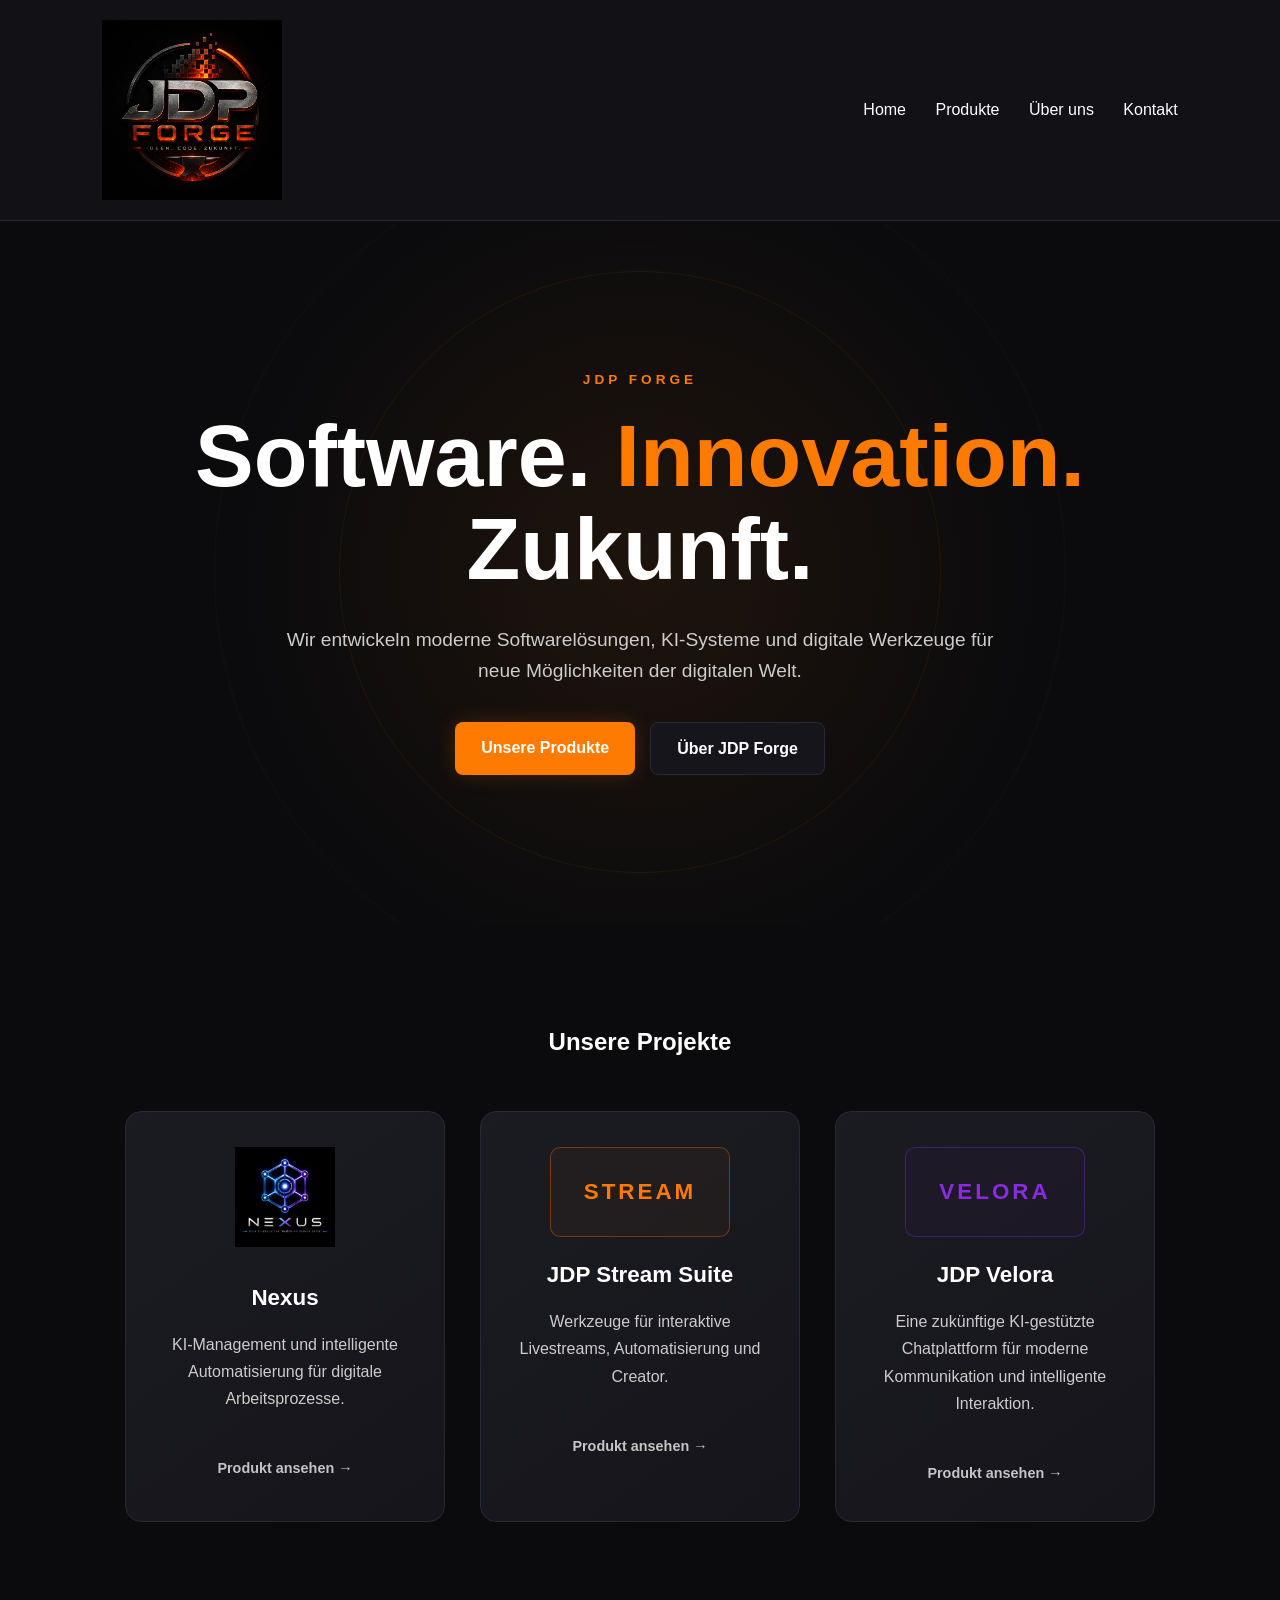
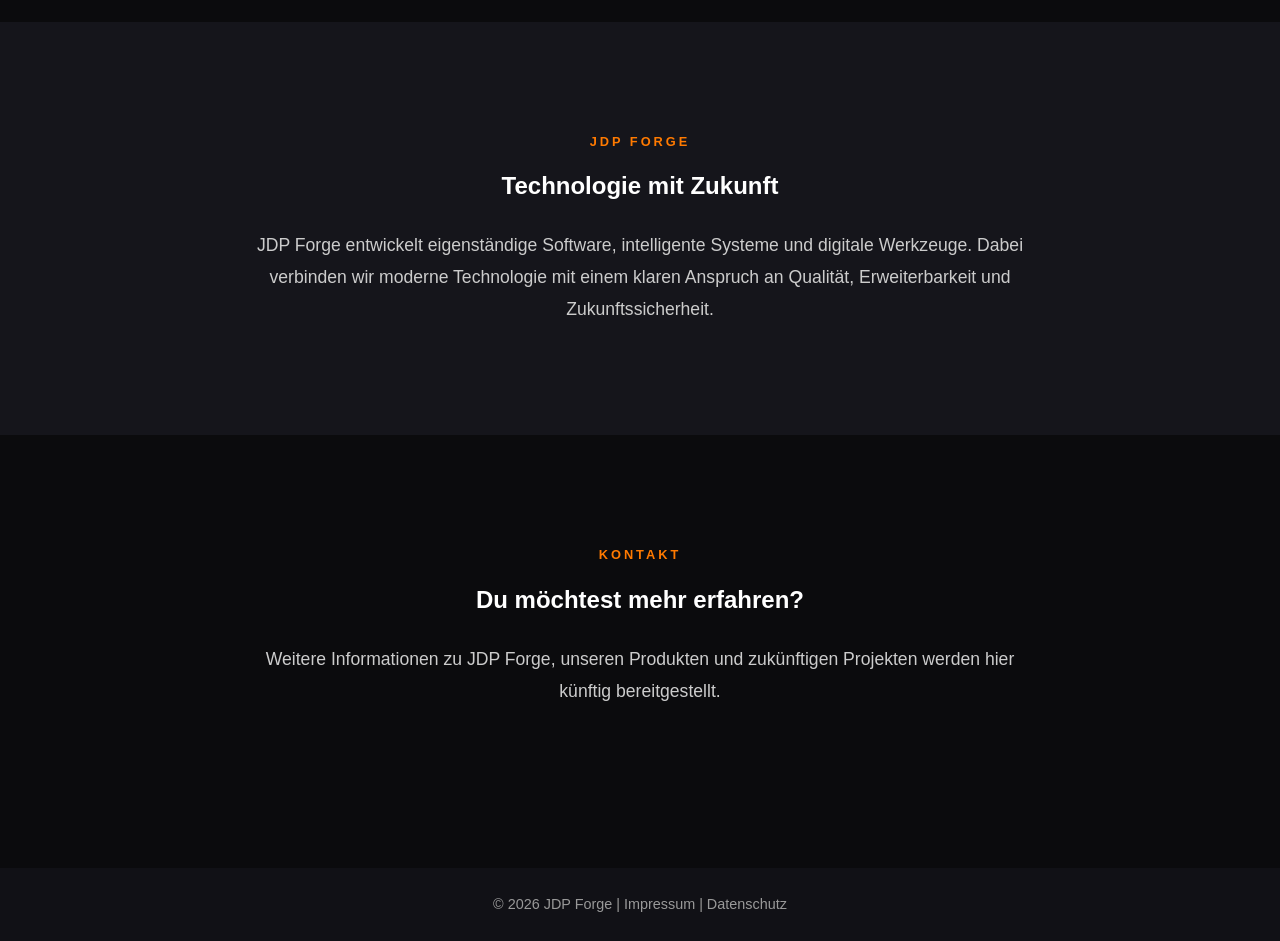
==== commit 18f9eb45: "Refine product cards and Stream Suite integration" ====
--- a/index.html
+++ b/index.html
@@ -78,60 +78,60 @@
             <div class="product-grid">
 
 
-                <!-- Nexus -->
-
-                <div class="product-card nexus">
+                <a href="nexus.html" class="product-card nexus">
 
                     <img src="images/logos/Nexus-Logo-C.png"
                          alt="Nexus Logo">
 
-                    <h3>Nexus</h3>
+                    <h3>
+                        Nexus
+                    </h3>
 
                     <p>
                         KI-Management und intelligente Automatisierung
                         für digitale Arbeitsprozesse.
                     </p>
 
-                    <a href="nexus.html"
-                       class="product-button nexus-button">
-                        Mehr erfahren →
-                    </a>
-
-                </div>
-
-
-                <!-- JDP Stream Suite -->
-
-                <div class="product-card stream-suite">
-
-                    <div class="product-placeholder">
-                        JDP
+                    <span class="product-link">
+                        Produkt ansehen →
+                    </span>
+
+                </a>
+
+
+
+                <a href="stream-suite.html" class="product-card stream-suite">
+
+                    <div class="stream-card-mark">
+                        STREAM
                     </div>
 
-                    <h3>JDP Stream Suite</h3>
+                    <h3>
+                        JDP Stream Suite
+                    </h3>
 
                     <p>
                         Werkzeuge für interaktive Livestreams,
                         Automatisierung und Creator.
                     </p>
 
-                    <a href="stream-suite.html"
-                       class="product-button stream-button">
-                        Mehr erfahren →
-                    </a>
-
-                </div>
-
-
-                <!-- JDP Velora -->
+                    <span class="product-link">
+                        Produkt ansehen →
+                    </span>
+
+                </a>
+
+
 
                 <div class="product-card velora">
 
-                    <div class="product-placeholder velora-placeholder">
+                    <div class="velora-card-mark">
                         VELORA
                     </div>
 
-                    <h3>JDP Velora</h3>
+                    <h3>
+                        JDP Velora
+                    </h3>
 
                     <p>
                         Eine zukünftige KI-gestützte Chatplattform
@@ -139,10 +139,9 @@
                         Interaktion.
                     </p>
 
-                    <a href="velora.html"
-                       class="product-button velora-button">
-                        Mehr erfahren →
-                    </a>
+                    <span class="product-link">
+                        Produkt ansehen →
+                    </span>
 
                 </div>
 
--- a/css/style.css
+++ b/css/style.css
@@ -638,3 +638,370 @@
         font-size: 3rem;
     }
 }
+/* ===================================
+   JDP STREAM SUITE
+   Product Page
+=================================== */
+
+.stream-suite-page {
+    background: var(--background);
+}
+
+
+/* Hero */
+
+.stream-hero {
+    min-height: 72vh;
+    display: flex;
+    justify-content: center;
+    align-items: center;
+    text-align: center;
+    padding: 80px 10%;
+    position: relative;
+    overflow: hidden;
+    background: radial-gradient( circle at center, rgba(255, 122, 0, 0.10), transparent 58% );
+}
+
+    .stream-hero::before {
+        content: "";
+        position: absolute;
+        width: 600px;
+        height: 600px;
+        border: 1px solid rgba(255, 122, 0, 0.08);
+        border-radius: 50%;
+        top: 50%;
+        left: 50%;
+        transform: translate(-50%, -50%);
+    }
+
+    .stream-hero::after {
+        content: "";
+        position: absolute;
+        width: 850px;
+        height: 850px;
+        border: 1px solid rgba(255, 122, 0, 0.04);
+        border-radius: 50%;
+        top: 50%;
+        left: 50%;
+        transform: translate(-50%, -50%);
+    }
+
+.stream-hero-content {
+    position: relative;
+    z-index: 1;
+    max-width: 850px;
+}
+
+
+/* Labels */
+
+.stream-label {
+    color: var(--forge-orange);
+    font-size: 0.8rem;
+    font-weight: 700;
+    letter-spacing: 4px;
+    margin-bottom: 20px;
+}
+
+
+/* Stream Mark */
+
+.stream-mark {
+    display: inline-flex;
+    justify-content: center;
+    align-items: center;
+    width: 230px;
+    height: 110px;
+    margin-bottom: 25px;
+    border: 1px solid rgba(255, 122, 0, 0.35);
+    border-radius: 12px;
+    background: rgba(255, 122, 0, 0.04);
+    color: var(--forge-orange);
+    font-size: 1.8rem;
+    font-weight: 700;
+    letter-spacing: 4px;
+    box-shadow: 0 0 25px rgba(255, 122, 0, 0.06);
+}
+
+
+/* Hero Überschrift */
+
+.stream-hero h1 {
+    font-size: clamp(3rem, 6vw, 5rem);
+    line-height: 1.05;
+    margin-bottom: 25px;
+}
+
+.stream-hero p {
+    max-width: 700px;
+    margin: 0 auto 35px;
+    color: var(--muted);
+    font-size: 1.2rem;
+}
+
+
+/* Buttons */
+
+.stream-button {
+    display: inline-block;
+    padding: 13px 26px;
+    border-radius: 8px;
+    text-decoration: none;
+    font-weight: 600;
+    transition: transform 0.3s ease, box-shadow 0.3s ease, background 0.3s ease, border-color 0.3s ease;
+}
+
+    .stream-button:hover {
+        transform: translateY(-3px);
+    }
+
+.stream-button-primary {
+    color: var(--forge-orange);
+    border: 1px solid var(--forge-orange);
+    background: rgba(255, 122, 0, 0.05);
+    box-shadow: 0 0 20px rgba(255, 122, 0, 0.08);
+}
+
+    .stream-button-primary:hover {
+        background: rgba(255, 122, 0, 0.12);
+        box-shadow: 0 0 30px rgba(255, 122, 0, 0.18);
+    }
+
+
+/* Intro */
+
+.stream-intro {
+    padding: 110px 10%;
+    text-align: center;
+    background: var(--surface);
+}
+
+.stream-content {
+    max-width: 850px;
+    margin: 0 auto;
+}
+
+.stream-intro h2,
+.stream-functions h2,
+.stream-development h2 {
+    font-size: 2.2rem;
+    margin-bottom: 30px;
+}
+
+.stream-intro p {
+    color: var(--muted);
+    font-size: 1.1rem;
+    line-height: 1.9;
+    margin-bottom: 20px;
+}
+
+
+/* Funktionen */
+
+.stream-functions {
+    padding: 110px 8%;
+    text-align: center;
+}
+
+.stream-grid {
+    display: grid;
+    grid-template-columns: repeat(3, minmax(220px, 1fr));
+    gap: 25px;
+    margin-top: 50px;
+}
+
+.stream-card {
+    padding: 30px;
+    text-align: left;
+    background: linear-gradient( 145deg, var(--surface-light), var(--surface) );
+    border: 1px solid var(--border);
+    border-radius: 14px;
+    transition: transform 0.3s ease, border-color 0.3s ease, box-shadow 0.3s ease;
+}
+
+    .stream-card:hover {
+        transform: translateY(-5px);
+        border-color: var(--forge-orange);
+        box-shadow: 0 0 20px rgba(255, 122, 0, 0.12);
+    }
+
+    .stream-card h3 {
+        color: var(--forge-orange);
+        margin-bottom: 12px;
+    }
+
+    .stream-card p {
+        color: var(--muted);
+        line-height: 1.7;
+    }
+
+
+/* Entwicklung */
+
+.stream-development {
+    padding: 110px 10%;
+    text-align: center;
+    background: var(--surface);
+}
+
+    .stream-development p {
+        color: var(--muted);
+        font-size: 1.1rem;
+        line-height: 1.8;
+        margin-bottom: 35px;
+    }
+
+.stream-button-secondary {
+    border: 1px solid var(--border);
+    color: var(--text);
+    background: var(--surface);
+}
+
+    .stream-button-secondary:hover {
+        border-color: var(--forge-orange);
+        color: var(--forge-orange);
+    }
+
+
+/* Stream Suite Mobile */
+
+@media (max-width: 800px) {
+
+    .stream-grid {
+        grid-template-columns: 1fr;
+    }
+}
+
+@media (max-width: 700px) {
+
+    .stream-hero h1 {
+        font-size: 3rem;
+    }
+
+    .stream-mark {
+        width: 200px;
+        height: 95px;
+    }
+}
+/* ===================================
+   PRODUKTKARTEN LINKS
+=================================== */
+
+.product-card {
+    display: block;
+    color: var(--text);
+    text-decoration: none;
+}
+
+.product-link {
+    display: inline-block;
+    margin-top: 20px;
+    font-size: 0.9rem;
+    font-weight: 600;
+    opacity: 0.8;
+    transition: 0.3s;
+}
+
+.product-card:hover .product-link {
+    opacity: 1;
+}
+/* ===================================
+   PRODUKTKARTEN - STARTSEITE
+=================================== */
+
+.product-card {
+    display: block;
+    color: var(--text);
+    text-decoration: none;
+    transition: transform 0.3s ease, border-color 0.3s ease, box-shadow 0.3s ease;
+}
+
+
+    /* Nexus */
+
+    .product-card.nexus:hover {
+        border-color: var(--nexus-blue);
+        box-shadow: 0 0 20px rgba(0, 191, 255, 0.10);
+    }
+
+
+    /* Stream Suite */
+
+    .product-card.stream-suite:hover {
+        border-color: var(--forge-orange);
+        box-shadow: 0 0 20px rgba(255, 122, 0, 0.10);
+    }
+
+
+    /* Velora */
+
+    .product-card.velora:hover {
+        border-color: var(--velora-purple);
+        box-shadow: 0 0 20px rgba(138, 43, 226, 0.10);
+    }
+
+
+/* Produkt-Link */
+
+.product-link {
+    display: inline-block;
+    margin-top: 20px;
+    font-size: 0.9rem;
+    font-weight: 600;
+    opacity: 0.75;
+    transition: opacity 0.3s ease, transform 0.3s ease;
+}
+
+.product-card:hover .product-link {
+    opacity: 1;
+}
+
+
+/* Stream Suite Platzhalter */
+
+.stream-card-mark {
+    display: flex;
+    justify-content: center;
+    align-items: center;
+    width: 180px;
+    height: 90px;
+    margin: 0 auto 20px;
+    border: 1px solid rgba(255, 122, 0, 0.35);
+    border-radius: 10px;
+    background: rgba(255, 122, 0, 0.04);
+    color: var(--forge-orange);
+    font-size: 1.4rem;
+    font-weight: 700;
+    letter-spacing: 3px;
+    transition: border-color 0.3s ease, box-shadow 0.3s ease;
+}
+
+.product-card.stream-suite:hover .stream-card-mark {
+    border-color: var(--forge-orange);
+    box-shadow: 0 0 20px rgba(255, 122, 0, 0.12);
+}
+/* ===================================
+   VELORA PRODUKT-MARKER
+=================================== */
+
+.velora-card-mark {
+    display: flex;
+    justify-content: center;
+    align-items: center;
+    width: 180px;
+    height: 90px;
+    margin: 0 auto 20px;
+    border: 1px solid rgba(138, 43, 226, 0.35);
+    border-radius: 10px;
+    background: rgba(138, 43, 226, 0.04);
+    color: var(--velora-purple);
+    font-size: 1.4rem;
+    font-weight: 700;
+    letter-spacing: 3px;
+    transition: border-color 0.3s ease, box-shadow 0.3s ease;
+}
+
+.product-card.velora:hover .velora-card-mark {
+    border-color: var(--velora-purple);
+    box-shadow: 0 0 20px rgba(138, 43, 226, 0.12);
+}
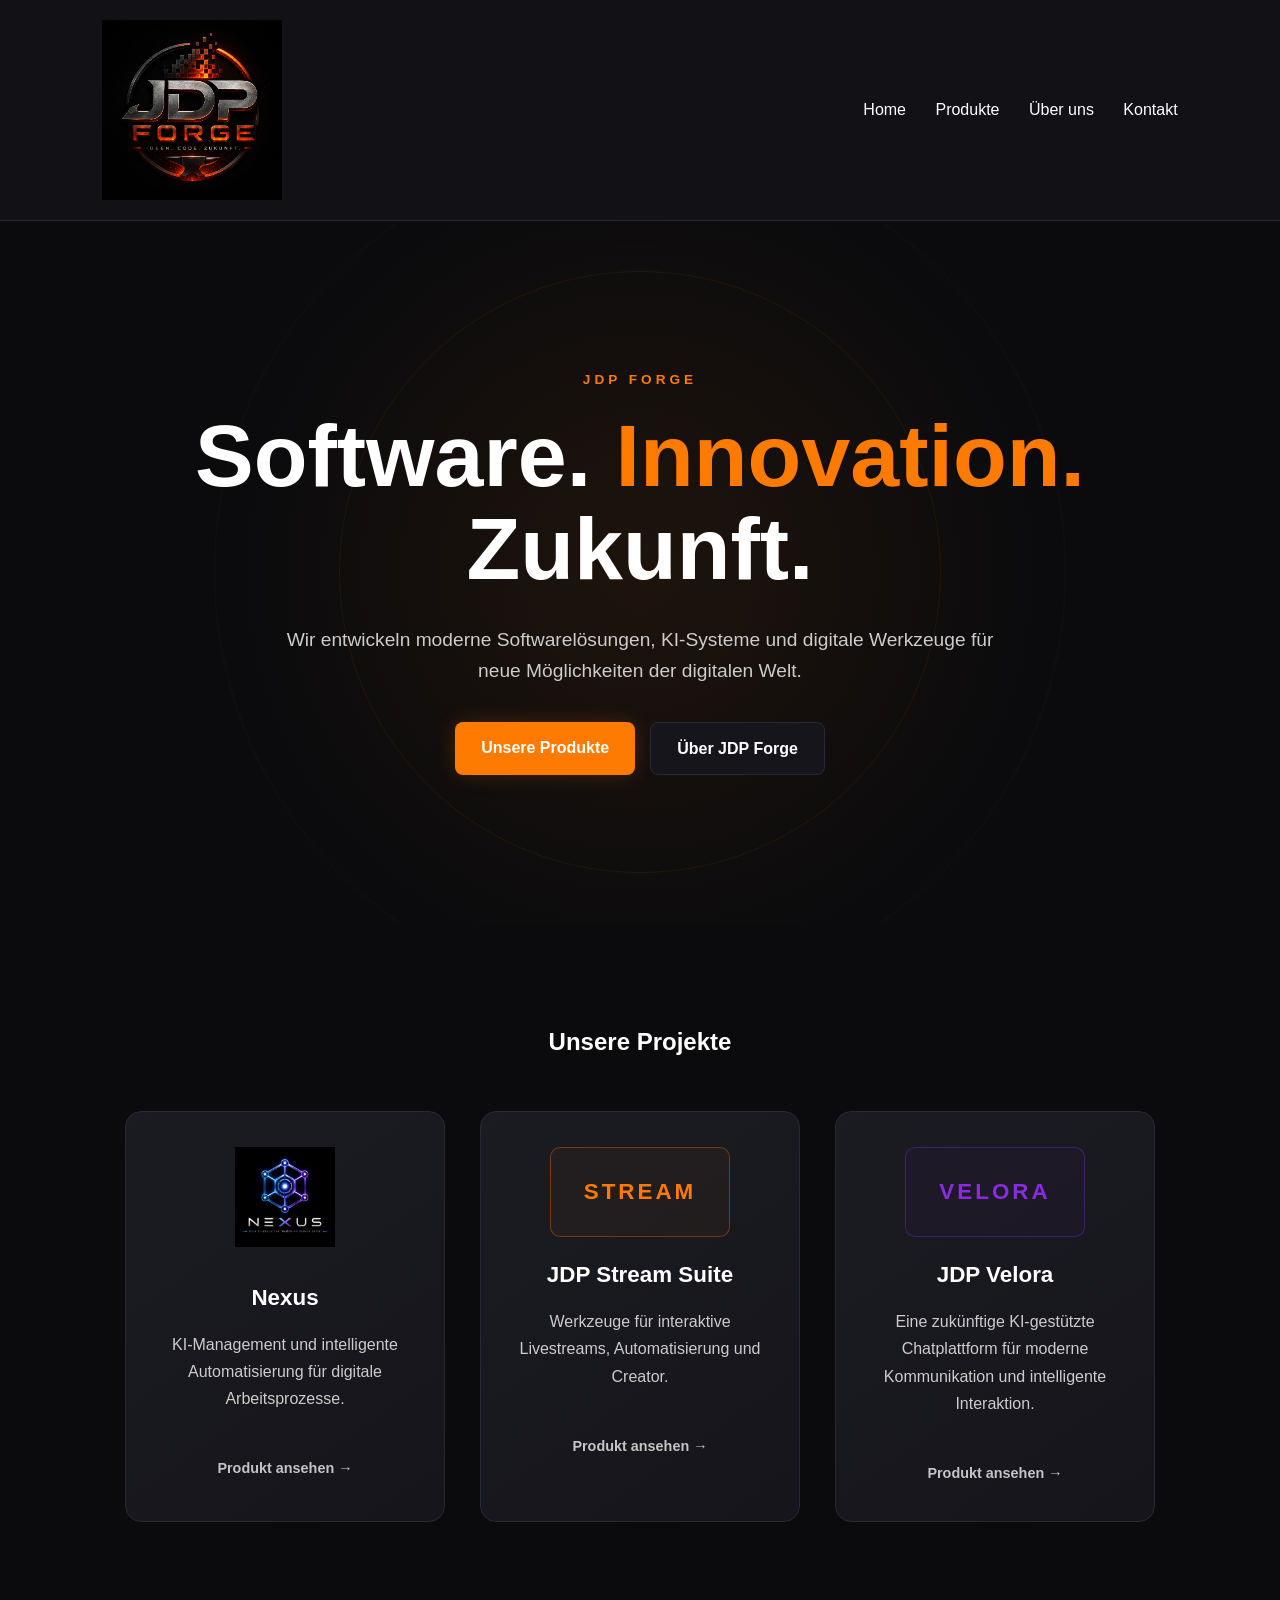
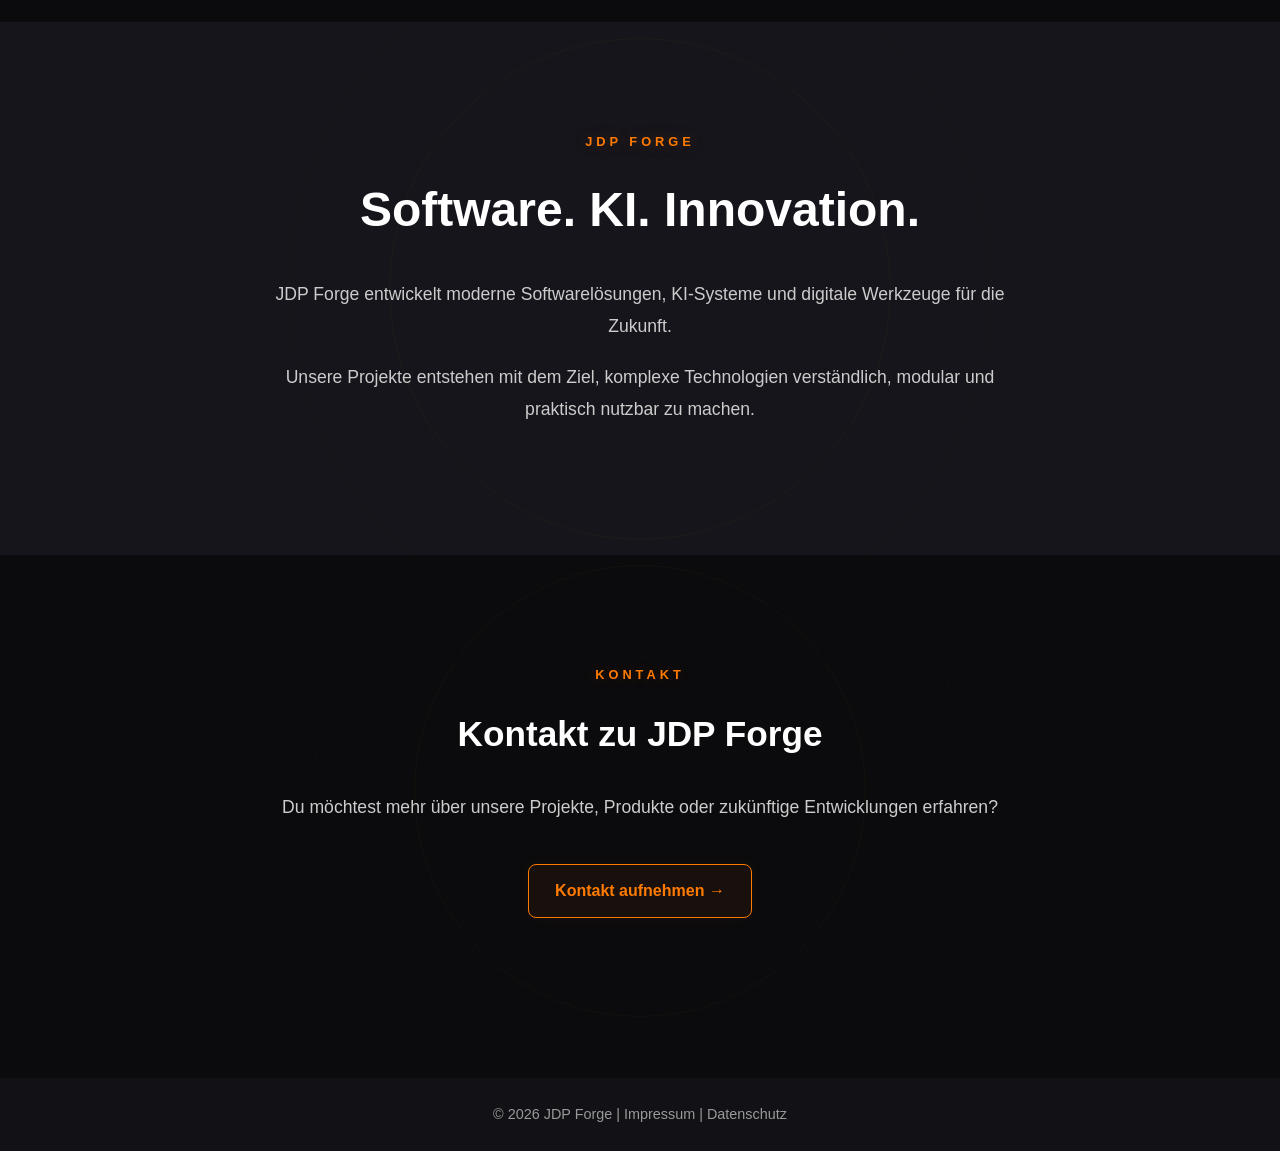
==== commit 8180cb9c: "Complete site navigation and legal pages" ====
--- a/index.html
+++ b/index.html
@@ -14,12 +14,14 @@
 
     <header>
 
-        <img class="logo"
-             src="images/logos/JDP-Forge-Logo.png"
-             alt="JDP Forge Logo">
+        <a href="index.html">
+            <img class="logo"
+                 src="images/logos/JDP-Forge-Logo.png"
+                 alt="JDP Forge Logo">
+        </a>
 
         <nav>
-            <a href="#home">Home</a>
+            <a href="index.html">Home</a>
             <a href="#produkte">Produkte</a>
             <a href="#ueber-uns">Über uns</a>
             <a href="#kontakt">Kontakt</a>
@@ -123,7 +125,7 @@
 
 
 
-                <div class="product-card velora">
+                <a href="velora.html" class="product-card velora">
 
                     <div class="velora-card-mark">
                         VELORA
@@ -143,7 +145,7 @@
                         Produkt ansehen →
                     </span>
 
-                </div>
+                </a>
 
 
             </div>
@@ -161,14 +163,19 @@
                     JDP FORGE
                 </div>
 
-                <h2>Technologie mit Zukunft</h2>
-
-                <p>
-                    JDP Forge entwickelt eigenständige Software,
-                    intelligente Systeme und digitale Werkzeuge.
-                    Dabei verbinden wir moderne Technologie mit
-                    einem klaren Anspruch an Qualität,
-                    Erweiterbarkeit und Zukunftssicherheit.
+                <h2>
+                    Software. KI. Innovation.
+                </h2>
+
+                <p>
+                    JDP Forge entwickelt moderne Softwarelösungen,
+                    KI-Systeme und digitale Werkzeuge für die Zukunft.
+                </p>
+
+                <p>
+                    Unsere Projekte entstehen mit dem Ziel,
+                    komplexe Technologien verständlich, modular
+                    und praktisch nutzbar zu machen.
                 </p>
 
             </div>
@@ -186,13 +193,19 @@
                     KONTAKT
                 </div>
 
-                <h2>Du möchtest mehr erfahren?</h2>
-
-                <p>
-                    Weitere Informationen zu JDP Forge,
-                    unseren Produkten und zukünftigen Projekten
-                    werden hier künftig bereitgestellt.
-                </p>
+                <h2>
+                    Kontakt zu JDP Forge
+                </h2>
+
+                <p>
+                    Du möchtest mehr über unsere Projekte,
+                    Produkte oder zukünftige Entwicklungen erfahren?
+                </p>
+
+                <a href="mailto:kontakt@jdp-forge.de"
+                   class="contact-button">
+                    Kontakt aufnehmen →
+                </a>
 
             </div>
 
@@ -205,8 +218,8 @@
 
         <p>
             © 2026 JDP Forge |
-            Impressum |
-            Datenschutz
+            <a href="impressum.html">Impressum</a> |
+            <a href="datenschutz.html">Datenschutz</a>
         </p>
 
     </footer>
--- a/css/style.css
+++ b/css/style.css
@@ -39,6 +39,9 @@
     background: var(--background);
     color: var(--text);
     line-height: 1.6;
+    min-height: 100vh;
+    display: flex;
+    flex-direction: column;
 }
 
 
@@ -1004,4 +1007,486 @@
 .product-card.velora:hover .velora-card-mark {
     border-color: var(--velora-purple);
     box-shadow: 0 0 20px rgba(138, 43, 226, 0.12);
+}
+/* ===================================
+   JDP VELORA
+   Product Page
+=================================== */
+
+.velora-page {
+    background: var(--background);
+}
+
+
+/* Hero */
+
+.velora-hero {
+    min-height: 72vh;
+    display: flex;
+    justify-content: center;
+    align-items: center;
+    text-align: center;
+    padding: 80px 10%;
+    position: relative;
+    overflow: hidden;
+    background: radial-gradient( circle at center, rgba(138, 43, 226, 0.12), transparent 58% );
+}
+
+    .velora-hero::before {
+        content: "";
+        position: absolute;
+        width: 600px;
+        height: 600px;
+        border: 1px solid rgba(138, 43, 226, 0.10);
+        border-radius: 50%;
+        top: 50%;
+        left: 50%;
+        transform: translate(-50%, -50%);
+    }
+
+    .velora-hero::after {
+        content: "";
+        position: absolute;
+        width: 850px;
+        height: 850px;
+        border: 1px solid rgba(138, 43, 226, 0.05);
+        border-radius: 50%;
+        top: 50%;
+        left: 50%;
+        transform: translate(-50%, -50%);
+    }
+
+.velora-hero-content {
+    position: relative;
+    z-index: 1;
+    max-width: 850px;
+}
+
+
+/* Labels */
+
+.velora-label {
+    color: var(--velora-purple);
+    font-size: 0.8rem;
+    font-weight: 700;
+    letter-spacing: 4px;
+    margin-bottom: 20px;
+}
+
+
+/* Velora Produkt-Marker */
+
+.velora-mark {
+    display: inline-flex;
+    justify-content: center;
+    align-items: center;
+    width: 240px;
+    height: 115px;
+    margin-bottom: 25px;
+    border: 1px solid rgba(138, 43, 226, 0.4);
+    border-radius: 12px;
+    background: rgba(138, 43, 226, 0.05);
+    color: var(--velora-purple);
+    font-size: 1.8rem;
+    font-weight: 700;
+    letter-spacing: 5px;
+    box-shadow: 0 0 30px rgba(138, 43, 226, 0.08);
+}
+
+
+/* Hero */
+
+.velora-hero h1 {
+    font-size: clamp(3rem, 6vw, 5rem);
+    line-height: 1.05;
+    margin-bottom: 25px;
+}
+
+.velora-hero p {
+    max-width: 700px;
+    margin: 0 auto;
+    color: var(--muted);
+    font-size: 1.2rem;
+}
+
+
+/* Intro */
+
+.velora-intro {
+    padding: 110px 10%;
+    text-align: center;
+    background: var(--surface);
+}
+
+.velora-content {
+    max-width: 850px;
+    margin: 0 auto;
+}
+
+.velora-intro h2,
+.velora-concept h2,
+.velora-development h2 {
+    font-size: 2.2rem;
+    margin-bottom: 30px;
+}
+
+.velora-intro p {
+    color: var(--muted);
+    font-size: 1.1rem;
+    line-height: 1.9;
+    margin-bottom: 20px;
+}
+
+
+/* Konzept */
+
+.velora-concept {
+    padding: 110px 8%;
+    text-align: center;
+}
+
+.velora-grid {
+    display: grid;
+    grid-template-columns: repeat(2, minmax(260px, 1fr));
+    gap: 25px;
+    margin-top: 50px;
+}
+
+.velora-card {
+    padding: 35px;
+    text-align: left;
+    background: var(--surface);
+    border: 1px solid var(--border);
+    border-radius: 14px;
+    transition: transform 0.3s ease, border-color 0.3s ease, box-shadow 0.3s ease;
+}
+
+    .velora-card:hover {
+        transform: translateY(-5px);
+        border-color: var(--velora-purple);
+        box-shadow: 0 0 25px rgba(138, 43, 226, 0.12);
+    }
+
+    .velora-card h3 {
+        color: var(--velora-purple);
+        margin-bottom: 12px;
+    }
+
+    .velora-card p {
+        color: var(--muted);
+        line-height: 1.7;
+    }
+
+
+/* Entwicklung */
+
+.velora-development {
+    padding: 110px 10%;
+    text-align: center;
+    background: var(--surface);
+}
+
+    .velora-development p {
+        color: var(--muted);
+        font-size: 1.1rem;
+        line-height: 1.8;
+        margin-bottom: 35px;
+    }
+
+
+/* Button */
+
+.velora-button {
+    display: inline-block;
+    padding: 13px 26px;
+    border: 1px solid var(--velora-purple);
+    border-radius: 8px;
+    color: var(--velora-purple);
+    background: rgba(138, 43, 226, 0.05);
+    text-decoration: none;
+    font-weight: 600;
+    transition: transform 0.3s ease, background 0.3s ease, box-shadow 0.3s ease;
+}
+
+    .velora-button:hover {
+        transform: translateY(-3px);
+        background: rgba(138, 43, 226, 0.12);
+        box-shadow: 0 0 25px rgba(138, 43, 226, 0.15);
+    }
+
+
+/* Mobile */
+
+@media (max-width: 700px) {
+
+    .velora-grid {
+        grid-template-columns: 1fr;
+    }
+
+    .velora-hero h1 {
+        font-size: 3rem;
+    }
+
+    .velora-mark {
+        width: 200px;
+        height: 95px;
+    }
+}
+/* ===================================
+   STARTSEITE
+   ÜBER UNS & KONTAKT
+=================================== */
+
+.about {
+    padding: 110px 10%;
+    text-align: center;
+    background: var(--surface);
+}
+
+.contact {
+    padding: 110px 10%;
+    text-align: center;
+    background: var(--background);
+}
+
+.section-content {
+    max-width: 850px;
+    margin: 0 auto;
+}
+
+.section-label {
+    color: var(--forge-orange);
+    font-size: 0.8rem;
+    font-weight: 700;
+    letter-spacing: 4px;
+    margin-bottom: 20px;
+}
+
+.about h2,
+.contact h2 {
+    font-size: 2.2rem;
+    margin-bottom: 30px;
+}
+
+.about p,
+.contact p {
+    max-width: 750px;
+    margin: 0 auto 20px;
+    color: var(--muted);
+    font-size: 1.1rem;
+    line-height: 1.8;
+}
+
+.contact-button {
+    display: inline-block;
+    margin-top: 20px;
+    padding: 13px 26px;
+    border: 1px solid var(--forge-orange);
+    border-radius: 8px;
+    color: var(--forge-orange);
+    background: rgba(255, 122, 0, 0.05);
+    text-decoration: none;
+    font-weight: 600;
+    transition: transform 0.3s ease, background 0.3s ease, box-shadow 0.3s ease;
+}
+
+    .contact-button:hover {
+        transform: translateY(-3px);
+        background: rgba(255, 122, 0, 0.12);
+        box-shadow: 0 0 25px rgba(255, 122, 0, 0.15);
+    }
+/* ===================================
+   ÜBER UNS - FEINSCHLIFF
+=================================== */
+
+.about {
+    position: relative;
+    overflow: hidden;
+}
+
+    .about::before {
+        content: "";
+        position: absolute;
+        width: 500px;
+        height: 500px;
+        border: 1px solid rgba(255, 122, 0, 0.05);
+        border-radius: 50%;
+        top: 50%;
+        left: 50%;
+        transform: translate(-50%, -50%);
+        pointer-events: none;
+    }
+
+    .about::after {
+        content: "";
+        position: absolute;
+        width: 700px;
+        height: 700px;
+        border: 1px solid rgba(255, 122, 0, 0.025);
+        border-radius: 50%;
+        top: 50%;
+        left: 50%;
+        transform: translate(-50%, -50%);
+        pointer-events: none;
+    }
+
+    .about .section-content {
+        position: relative;
+        z-index: 1;
+    }
+
+    .about .section-label {
+        text-shadow: 0 0 15px rgba(255, 122, 0, 0.25);
+    }
+
+    .about h2 {
+        font-size: clamp(2rem, 4vw, 3rem);
+    }
+/* ===================================
+   KONTAKT - ABSCHLUSS
+=================================== */
+
+.contact {
+    position: relative;
+    overflow: hidden;
+}
+
+    .contact::before {
+        content: "";
+        position: absolute;
+        width: 450px;
+        height: 450px;
+        border: 1px solid rgba(255, 122, 0, 0.04);
+        border-radius: 50%;
+        top: 50%;
+        left: 50%;
+        transform: translate(-50%, -50%);
+        pointer-events: none;
+    }
+
+    .contact::after {
+        content: "";
+        position: absolute;
+        width: 650px;
+        height: 650px;
+        border: 1px solid rgba(255, 122, 0, 0.02);
+        border-radius: 50%;
+        top: 50%;
+        left: 50%;
+        transform: translate(-50%, -50%);
+        pointer-events: none;
+    }
+
+    .contact .section-content {
+        position: relative;
+        z-index: 1;
+    }
+
+    .contact .section-label {
+        text-shadow: 0 0 15px rgba(255, 122, 0, 0.25);
+    }
+
+.contact-button {
+    box-shadow: 0 0 15px rgba(255, 122, 0, 0.05);
+}
+
+    .contact-button:hover {
+        box-shadow: 0 0 30px rgba(255, 122, 0, 0.18);
+    }
+/* ===================================
+   FOOTER LINKS
+=================================== */
+
+footer a {
+    color: var(--footer-text);
+    text-decoration: none;
+    transition: color 0.3s ease;
+}
+
+    footer a:hover {
+        color: var(--forge-orange);
+    }
+/* ===================================
+   SEITENLAYOUT
+   Sticky Footer
+=================================== */
+
+main {
+    flex: 1;
+}
+/* ===================================
+   RECHTLICHE SEITEN
+   Impressum & Datenschutz
+=================================== */
+
+.legal-page {
+    padding: 110px 10%;
+    min-height: 70vh;
+    background: var(--background);
+}
+
+.legal-content {
+    max-width: 850px;
+    margin: 0 auto;
+}
+
+    .legal-content h1 {
+        font-size: clamp(2.8rem, 5vw, 4.5rem);
+        line-height: 1.1;
+        margin-bottom: 45px;
+    }
+
+    .legal-content h2 {
+        font-size: 1.5rem;
+        margin-top: 45px;
+        margin-bottom: 15px;
+    }
+
+    .legal-content p {
+        color: var(--muted);
+        font-size: 1.05rem;
+        line-height: 1.8;
+        margin-bottom: 20px;
+    }
+
+    .legal-content strong {
+        color: var(--text);
+    }
+
+.legal-placeholder {
+    padding: 25px 30px;
+    margin-bottom: 40px;
+    border: 1px solid var(--forge-orange);
+    border-radius: 12px;
+    background: rgba(255, 122, 0, 0.04);
+}
+
+    .legal-placeholder p {
+        margin-bottom: 10px;
+    }
+
+        .legal-placeholder p:last-child {
+            margin-bottom: 0;
+        }
+
+
+/* Mobile */
+
+@media (max-width: 700px) {
+
+    .legal-page {
+        padding: 80px 7%;
+    }
+
+    .legal-content h1 {
+        font-size: 3rem;
+    }
+
+    .legal-content h2 {
+        font-size: 1.3rem;
+    }
+
+    .legal-placeholder {
+        padding: 20px;
+    }
 }
